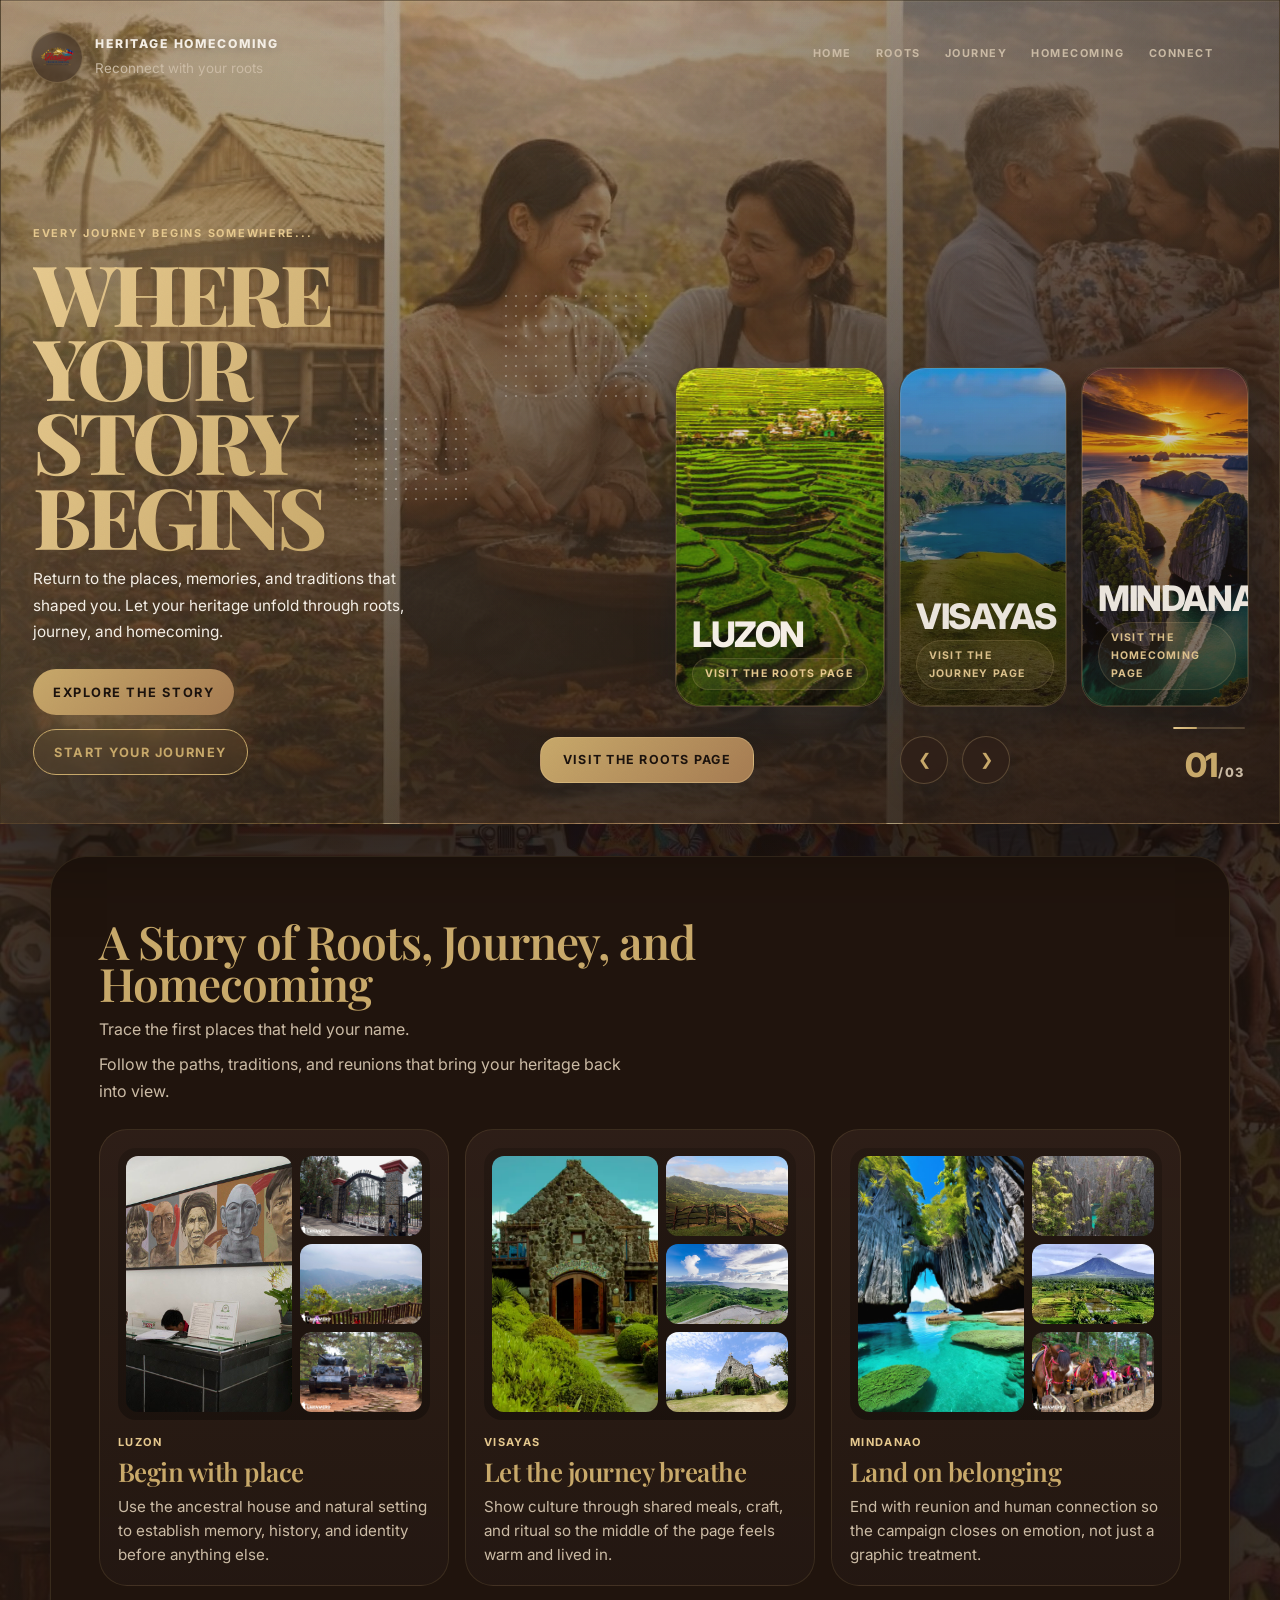
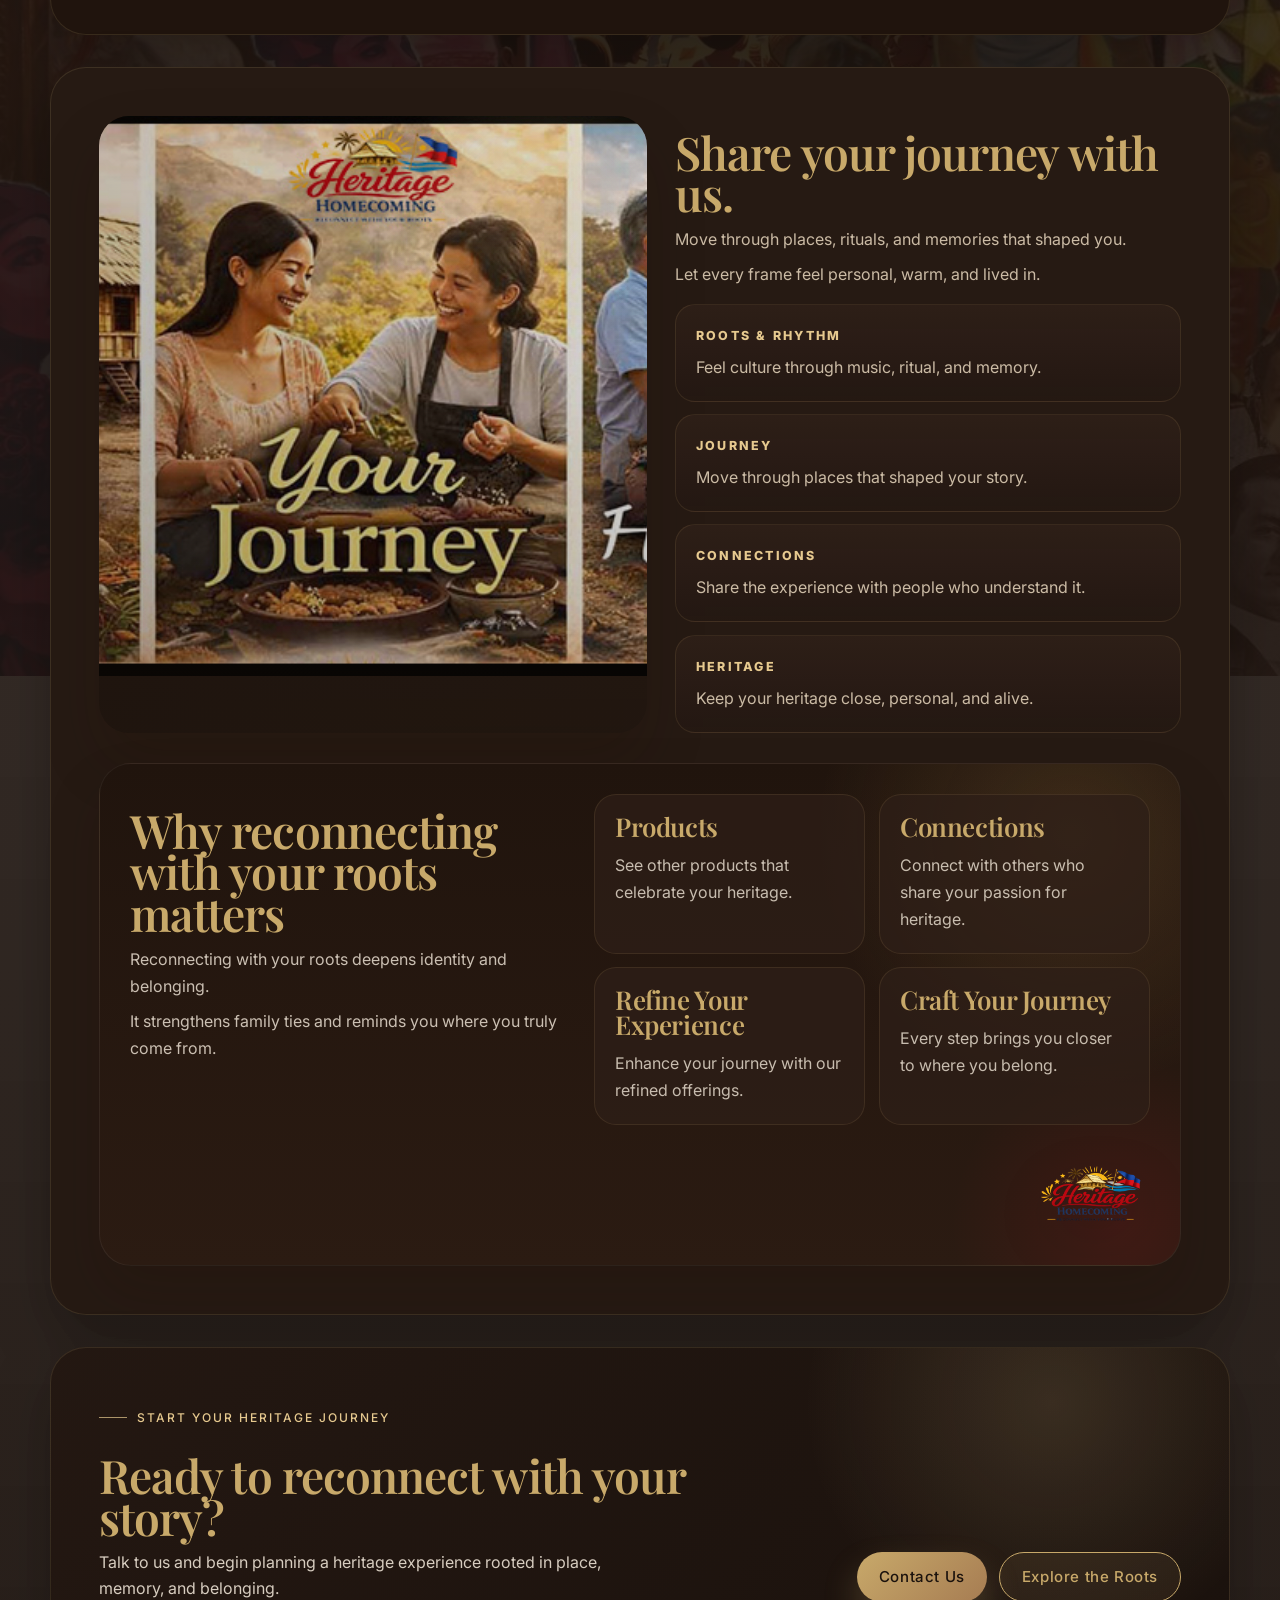
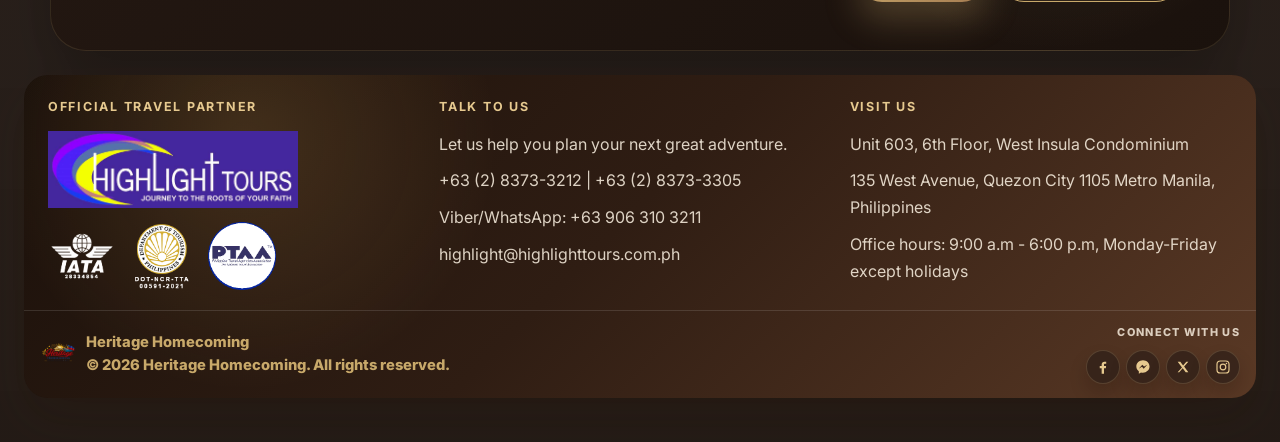
==== index.html @ 8b1e64b1 "Add files via upload" ====
<!DOCTYPE html>
<html lang="en">
<head>
    <meta charset="UTF-8">
    <meta name="viewport" content="width=device-width, initial-scale=1.0">
    <meta name="description" content="Heritage Homecoming is a cinematic landing page concept built around roots, journey, and homecoming.">
    <meta name="theme-color" content="#20140d">
    <meta property="og:title" content="Heritage Homecoming">
    <meta property="og:description" content="Reconnect with your roots through story and journey.">
    <meta property="og:image" content="./images/preview.jpg">
    <meta property="og:image:alt" content="Heritage Homecoming preview banner">
    <meta property="og:type" content="website">
    <meta property="og:site_name" content="Heritage Homecoming">
    <meta property="og:locale" content="en_PH">
    <meta name="twitter:card" content="summary_large_image">
    <meta name="twitter:title" content="Heritage Homecoming">
    <meta name="twitter:description" content="Reconnect with your roots through story and journey.">
    <meta name="twitter:image" content="./images/preview.jpg">
    <title>Heritage Homecoming</title>
    <link rel="icon" type="image/png" href="./images/favicon.png">
    <link rel="preconnect" href="https://fonts.googleapis.com">
    <link rel="preconnect" href="https://fonts.gstatic.com" crossorigin>
    <link href="https://fonts.googleapis.com/css2?family=Inter:wght@300;400;500;600&family=Playfair+Display:wght@400;600;700&display=swap" rel="stylesheet">
    <link rel="stylesheet" href="style.css">
    <script src="script.js" defer></script>
</head>
<body>
    <div class="site-shell">
        <header class="hero" id="top">
            <div class="hero__frame">
                <nav class="topbar" aria-label="Primary navigation">
                    <a class="brand" href="index.html#top" aria-label="Heritage Homecoming">
                        <span class="brand__mark">
                            <img src="./images/Heritage Logo PNG.png" alt="Heritage Homecoming logo">
                        </span>
                        <span class="brand__wordmark">
                            <span class="brand__name">Heritage Homecoming</span>
                            <span class="brand__tag">Reconnect with your roots</span>
                        </span>
                    </a>

                    <button
                        class="topbar__toggle"
                        type="button"
                        aria-expanded="false"
                        aria-controls="primary-nav"
                        aria-label="Toggle navigation"
                        data-nav-toggle
                    >
                        <span class="topbar__toggle-box" aria-hidden="true">
                            <span class="topbar__toggle-bar"></span>
                            <span class="topbar__toggle-bar"></span>
                            <span class="topbar__toggle-bar"></span>
                        </span>
                        <span class="sr-only">Toggle navigation</span>
                    </button>

                    <div class="topbar__nav">
                        <div class="topbar__links" id="primary-nav" data-nav-panel>
                            <a href="index.html#top">Home</a>
                            <a href="#roots">Roots</a>
                            <a href="#journey">Journey</a>
                            <a href="#homecoming">Homecoming</a>
                            <a href="#footer">Connect</a>
                        </div>
                    </div>
                </nav>

                <div class="hero__grid">
                    <div class="hero__copy" data-reveal>
                        <p class="hero__hook">Every journey begins somewhere...</p>
                        <h1>Where your story begins</h1>
                        <p class="hero__lede">
                            Return to the places, memories, and traditions that shaped you.
                            Let your heritage unfold through roots, journey, and homecoming.
                        </p>

                        <div class="hero__actions">
                            <a class="button button--primary" href="roots.html">Explore the Story</a>
                            <a class="button button--secondary" href="journey.html">Start Your Journey</a>
                        </div>

                    </div>

                    <section class="stage" data-stage data-autoplay-delay="5600" aria-label="Heritage story stage" tabindex="0">
                        <div class="stage__panels">
                            <button
                                class="stage-panel is-active"
                                type="button"
                                data-stage-panel
                                data-kicker="Act I - Origins"
                                data-title="Your Roots"
                                data-description="Trace the landscape, memory, and ancestry that first gave your story its name."
                                data-link="roots.html"
                                data-link-label="Visit the roots page"
                                aria-pressed="true"
                            >
                                <span class="stage-panel__image stage-panel__image--roots" aria-hidden="true"></span>
                                <span class="stage-panel__overlay" aria-hidden="true"></span>
                                <span class="stage-panel__content">
                                    <strong class="stage-panel__title">Luzon</strong>
                                    <span class="stage-panel__caption">Visit the roots page</span>
                                </span>
                            </button>

                            <button
                                class="stage-panel"
                                type="button"
                                data-stage-panel
                                data-kicker="Act II - Passage"
                                data-title="Your Journey"
                                data-description="Follow the traditions, meals, and shared moments that keep heritage alive."
                                data-link="journey.html"
                                data-link-label="Visit the journey page"
                                aria-pressed="false"
                            >
                                <span class="stage-panel__image stage-panel__image--journey" aria-hidden="true"></span>
                                <span class="stage-panel__overlay" aria-hidden="true"></span>
                                <span class="stage-panel__content">
                                    <strong class="stage-panel__title">Visayas</strong>
                                    <span class="stage-panel__caption">Visit the journey page</span>
                                </span>
                            </button>

                            <button
                                class="stage-panel"
                                type="button"
                                data-stage-panel
                                data-kicker="Act III - Reunion"
                                data-title="Your Homecoming"
                                data-description="Return to warmth, reunion, and the feeling of finally arriving where you belong."
                                data-link="homecoming.html"
                                data-link-label="Visit the homecoming page"
                                aria-pressed="false"
                            >
                                <span class="stage-panel__image stage-panel__image--homecoming" aria-hidden="true"></span>
                                <span class="stage-panel__overlay" aria-hidden="true"></span>
                                <span class="stage-panel__content">
                                    <strong class="stage-panel__title">Mindanao</strong>
                                    <span class="stage-panel__caption">Visit the homecoming page</span>
                                </span>
                            </button>
                        </div>

                        <div class="stage__footer">
                            <div class="stage__status">
                                <p class="eyebrow" data-stage-kicker>Act I - Origins</p>
                                <h2 data-stage-title>Your Roots</h2>
                                <p data-stage-description>
                                    Trace the landscape, memory, and ancestry that first gave your story its name.
                                </p>
                                <a class="button button--ghost" data-stage-link href="roots.html">Visit the roots page</a>
                            </div>

                            <div class="stage__controls">
                                <button class="stage__button" type="button" data-stage-prev aria-label="Previous panel">
                                    &#10094;
                                </button>
                                <button class="stage__button" type="button" data-stage-next aria-label="Next panel">
                                    &#10095;
                                </button>
                            </div>

                            <div class="stage__meta" aria-hidden="true">
                                <div class="stage__progress">
                                    <span data-stage-progress></span>
                                </div>
                                <div class="stage__count">
                                    <span data-stage-current>01</span>
                                    <span>/03</span>
                                </div>
                            </div>
                        </div>
                    </section>
                </div>
            </div>

        </header>

        <main role="main">
            <section class="section section--story" id="roots">
                <div class="section__heading" data-reveal>
                    <h2>A Story of Roots, Journey, and Homecoming</h2>
                    <div class="section__beats">
                        <p>Trace the first places that held your name.</p>
                        <p>Follow the paths, traditions, and reunions that bring your heritage back into view.</p>
                    </div>
                </div>

                <div class="chapter-grid">
                    <article class="chapter-card chapter-card--roots" data-reveal data-chapter-card tabindex="0">
                        <div class="chapter-card__media chapter-card__media--roots" aria-hidden="true">
                            <span class="chapter-card__tile chapter-card__tile--ben-cab"></span>
                            <span class="chapter-card__tile chapter-card__tile--burnham"></span>
                            <span class="chapter-card__tile chapter-card__tile--mines-view"></span>
                            <span class="chapter-card__tile chapter-card__tile--pma"></span>
                        </div>
                        <p class="chapter-card__index">Luzon</p>
                        <h3>Begin with place</h3>
                        <p>Use the ancestral house and natural setting to establish memory, history, and identity before anything else.</p>
                    </article>

                    <article class="chapter-card chapter-card--journey" data-reveal data-chapter-card tabindex="0">
                        <div class="chapter-card__media chapter-card__media--journey" aria-hidden="true">
                            <span class="chapter-card__tile chapter-card__tile--fundacion-pacita"></span>
                            <span class="chapter-card__tile chapter-card__tile--marlboro-country"></span>
                            <span class="chapter-card__tile chapter-card__tile--vayang"></span>
                            <span class="chapter-card__tile chapter-card__tile--mt-carmel"></span>
                        </div>
                        <p class="chapter-card__index">Visayas</p>
                        <h3>Let the journey breathe</h3>
                        <p>Show culture through shared meals, craft, and ritual so the middle of the page feels warm and lived in.</p>
                    </article>

                    <article class="chapter-card chapter-card--homecoming" data-reveal data-chapter-card tabindex="0">
                        <div class="chapter-card__media chapter-card__media--homecoming" aria-hidden="true">
                            <span class="chapter-card__tile chapter-card__tile--coron"></span>
                            <span class="chapter-card__tile chapter-card__tile--twin-lagoon"></span>
                            <span class="chapter-card__tile chapter-card__tile--mayon"></span>
                            <span class="chapter-card__tile chapter-card__tile--wright-park"></span>
                        </div>
                        <p class="chapter-card__index">Mindanao</p>
                        <h3>Land on belonging</h3>
                        <p>End with reunion and human connection so the campaign closes on emotion, not just a graphic treatment.</p>
                    </article>
                </div>
            </section>

            <section class="section section--showcase" id="journey">
                <div class="showcase__media" data-reveal>
                    <img src="./images/Heritage FB Banner.jpg" loading="lazy" decoding="async" alt="Heritage Homecoming campaign banner showing roots, journey, and homecoming">
                </div>

                <div class="showcase__copy">
                    <div class="section__heading" data-reveal>
                        <h2>Share your journey with us.</h2>
                        <div class="section__beats">
                            <p>Move through places, rituals, and memories that shaped you.</p>
                            <p>Let every frame feel personal, warm, and lived in.</p>
                        </div>
                    </div>

                    <div class="detail-list">
                        <article class="detail-item" data-reveal>
                            <span>roots &amp; rhythm</span>
                            <p>Feel culture through music, ritual, and memory.</p>
                        </article>

                        <article class="detail-item" data-reveal>
                            <span>journey</span>
                            <p>Move through places that shaped your story.</p>
                        </article>

                        <article class="detail-item" data-reveal>
                            <span>connections</span>
                            <p>Share the experience with people who understand it.</p>
                        </article>

                        <article class="detail-item" data-reveal>
                            <span>heritage</span>
                            <p>Keep your heritage close, personal, and alive.</p>
                        </article>
                    </div>
                </div>

                <div class="showcase__homecoming section--craft" id="homecoming">
                    <div class="craft__intro" data-reveal>
                        <h2>Why reconnecting with your roots matters</h2>
                        <div class="section__beats section__beats--light">
                            <p>Reconnecting with your roots deepens identity and belonging.</p>
                            <p>It strengthens family ties and reminds you where you truly come from.</p>
                        </div>
                    </div>

                    <div class="craft__grid">
                        <article class="craft-item" data-reveal>
                            <h3>Products</h3>
                            <p>See other products that celebrate your heritage.</p>
                        </article>

                        <article class="craft-item" data-reveal>
                            <h3>Connections</h3>
                            <p>Connect with others who share your passion for heritage.</p>
                        </article>

                        <article class="craft-item" data-reveal>
                            <h3>Refine Your Experience</h3>
                            <p>Enhance your journey with our refined offerings.</p>
                        </article>

                        <article class="craft-item" data-reveal>
                            <h3>Craft Your Journey</h3>
                            <p>Every step brings you closer to where you belong.</p>
                        </article>
                    </div>

                    <img
                        class="cta__emblem"
                        src="./images/Heritage Logo PNG.png"
                        loading="lazy"
                        decoding="async"
                        alt=""
                        aria-hidden="true"
                    >
                </div>

            </section>

            <section class="section section--conversion" data-reveal>
                <div class="conversion__copy">
                    <p class="eyebrow">Start Your Heritage Journey</p>
                    <h2>Ready to reconnect with your story?</h2>
                    <p>Talk to us and begin planning a heritage experience rooted in place, memory, and belonging.</p>
                </div>

                <div class="conversion__actions">
                    <a class="button button--primary" href="#footer">Contact Us</a>
                    <a class="button button--secondary" href="roots.html">Explore the Roots</a>
                </div>
            </section>
        </main>

        <footer class="site-footer" id="footer">
            <div class="site-footer__card">
                <div class="site-footer__banner">
                    <div class="site-footer__feature site-footer__feature--logos">
                        <p class="site-footer__feature-title">Official Travel Partner</p>
                        <img
                            class="site-footer__highlight-logo"
                            src="./images/Logo Images/Highlighttours-Logo-WHITE-1024x318-with-BG.jpg"
                            loading="lazy"
                            decoding="async"
                            alt="Highlight Tours logo"
                        >

                        <div class="site-footer__accreditations" aria-label="Affiliations and accreditations">
                            <img
                                class="site-footer__accreditation site-footer__accreditation--aita"
                                src="./images/Logo Images/AITA-logo2025.png"
                                loading="lazy"
                                decoding="async"
                                alt="AITA logo"
                            >
                            <img
                                class="site-footer__accreditation site-footer__accreditation--dot"
                                src="./images/Logo Images/DOT-LOGO-1.png"
                                loading="lazy"
                                decoding="async"
                                alt="Department of Tourism Philippines logo"
                            >
                            <img
                                class="site-footer__accreditation site-footer__accreditation--ptaa"
                                src="./images/Logo Images/PTAA-3X3-1.gif"
                                loading="lazy"
                                decoding="async"
                                alt="PTAA logo"
                            >
                        </div>
                    </div>

                    <div class="site-footer__feature">
                        <p class="site-footer__feature-title">Talk To Us</p>
                        <div class="site-footer__feature-copy">
                            <p>Let us help you plan your next great adventure.</p>
                            <p>+63 (2) 8373-3212 | +63 (2) 8373-3305</p>
                            <p>Viber/WhatsApp: +63 906 310 3211</p>
                            <p>highlight@highlighttours.com.ph</p>
                        </div>
                    </div>

                    <div class="site-footer__feature">
                        <p class="site-footer__feature-title">Visit Us</p>
                        <div class="site-footer__feature-copy">
                            <p>Unit 603, 6th Floor, West Insula Condominium</p>
                            <p>135 West Avenue, Quezon City 1105 Metro Manila, Philippines</p>
                            <p>Office hours: 9:00 a.m - 6:00 p.m, Monday-Friday except holidays</p>
                        </div>
                    </div>

                </div>
                <div class="site-footer__bottom">
                    <div class="site-footer__brand">
                        <img src="./images/Heritage Logo PNG.png" loading="lazy" decoding="async" alt="Heritage Homecoming logo">
                        <div>
                            <p>Heritage Homecoming</p>
                            <p class="site-footer__legal">&copy; 2026 Heritage Homecoming. All rights reserved.</p>
                        </div>
                    </div>

                    <div class="site-footer__social-block">
                        <span class="site-footer__label">Connect With Us</span>

                        <div class="site-footer__socials" aria-label="Social media links">
                            <a class="social-link" href="#" aria-label="Facebook">
                                <svg viewBox="0 0 24 24" aria-hidden="true">
                                    <path d="M13.5 22v-8.2h2.77l.41-3.2H13.5V8.56c0-.93.26-1.56 1.59-1.56H16.8V4.14c-.3-.04-1.35-.14-2.56-.14-2.53 0-4.26 1.54-4.26 4.38v2.22H7.12v3.2h2.86V22h3.52Z" fill="currentColor"/>
                                </svg>
                            </a>
                            <a class="social-link" href="#" aria-label="Facebook Messenger">
                                <svg viewBox="0 0 24 24" aria-hidden="true">
                                    <path d="M12 2C6.48 2 2 6.15 2 11.27c0 2.92 1.46 5.52 3.75 7.22V22l3.27-1.81c.87.24 1.8.37 2.78.37 5.52 0 10-4.15 10-9.27S17.52 2 12 2Zm1.03 12.46-2.54-2.71-4.95 2.71 5.45-5.78 2.6 2.71 4.88-2.71-5.44 5.78Z" fill="currentColor"/>
                                </svg>
                            </a>
                            <a class="social-link" href="#" aria-label="X">
                                <svg viewBox="0 0 24 24" aria-hidden="true">
                                    <path d="M4 4h3.94l4.22 5.7L16.93 4H20l-6.32 7.21L20 20h-3.94l-4.5-6.08L6.23 20H4l6.5-7.41L4 4Z" fill="currentColor"/>
                                </svg>
                            </a>
                            <a class="social-link" href="#" aria-label="Instagram">
                                <svg viewBox="0 0 24 24" aria-hidden="true">
                                    <rect x="3" y="3" width="18" height="18" rx="5" ry="5" fill="none" stroke="currentColor" stroke-width="1.8"/>
                                    <circle cx="12" cy="12" r="4.2" fill="none" stroke="currentColor" stroke-width="1.8"/>
                                    <circle cx="17.2" cy="6.8" r="1.2" fill="currentColor"/>
                                </svg>
                            </a>
                        </div>
                    </div>

                </div>
            </div>
        </footer>
    </div>
</body>
</html>
---- style.css ----
:root {
  --color-bg-main: #1b120d;
  --color-bg-soft: #241812;
  --color-surface: #2e1f18;
  --color-primary: #c8a96a;
  --color-accent: #a67c52;
  --color-highlight: #e6c98f;
  --color-text-main: #f5efe6;
  --color-text-muted: #cbbba5;
  --color-text-subtle: #9f8f7d;
  --page-cream: #f6f0e7;
  --page-warm: #eadfce;
  --surface: rgba(255, 250, 244, 0.88);
  --surface-strong: #fffaf4;
  --surface-muted: #f4ecdf;
  --frame: var(--color-bg-main);
  --frame-soft: var(--color-bg-soft);
  --text: var(--color-text-main);
  --text-muted: var(--color-text-muted);
  --text-soft: var(--color-text-muted);
  --gold: var(--color-primary);
  --gold-rich: var(--color-primary);
  --gold-soft: var(--color-highlight);
  --red: #a91c24;
  --navy: var(--color-accent);
  --line: rgba(200, 169, 106, 0.14);
  --line-light: rgba(245, 239, 230, 0.12);
  --shadow-soft: 0 26px 60px rgba(0, 0, 0, 0.28);
  --shadow-strong: 0 50px 120px rgba(0, 0, 0, 0.42);
  --radius-xl: 36px;
  --radius-lg: 28px;
  --radius-md: 22px;
  --radius-sm: 16px;
  --content-width: min(1240px, calc(100% - clamp(20px, 4vw, 48px)));
  --hero-inner-width: min(1240px, calc(100% - clamp(20px, 4vw, 56px)));
  --transition-base: 320ms cubic-bezier(0.22, 1, 0.36, 1);
  --transition-slow: 760ms cubic-bezier(0.22, 1, 0.36, 1);
  --font-body: "Inter", "Segoe UI", sans-serif;
  --font-display: "Playfair Display", Georgia, serif;
}

*,
*::before,
*::after {
  box-sizing: border-box;
}

html {
  scroll-behavior: smooth;
  -webkit-text-size-adjust: 100%;
}

body {
  margin: 0;
  min-height: 100vh;
  overflow-x: hidden;
  background-color: var(--color-bg-main);
  font-family: var(--font-body);
  font-weight: 400;
  font-size: 16px;
  line-height: 1.7;
  color: var(--color-text-main);
  background:
    radial-gradient(circle at top center, rgba(230, 201, 143, 0.08), transparent 26%),
    linear-gradient(180deg, rgba(36, 24, 18, 0.82), rgba(27, 18, 13, 0.96)),
    url("./images/background-page-optimized.jpg") center top / cover fixed no-repeat;
}

h1,
h2,
h3 {
  color: var(--color-primary);
  font-family: var(--font-display);
  font-weight: 600;
  letter-spacing: 0.5px;
  margin-bottom: 12px;
}

h1 {
  background: linear-gradient(120deg, var(--color-highlight), var(--color-primary));
  -webkit-background-clip: text;
  background-clip: text;
  -webkit-text-fill-color: transparent;
  color: transparent;
}

p {
  color: var(--color-text-muted);
  line-height: 1.6;
}

body::before {
  content: "";
  position: fixed;
  inset: 0;
  pointer-events: none;
  background:
    radial-gradient(circle at 15% 20%, rgba(255, 255, 255, 0.18), transparent 22%),
    radial-gradient(circle at 85% 12%, rgba(211, 163, 86, 0.04), transparent 20%),
    repeating-linear-gradient(
      135deg,
      rgba(255, 255, 255, 0.025) 0,
      rgba(255, 255, 255, 0.025) 1px,
      transparent 1px,
      transparent 16px
    );
  opacity: 0.12;
}

body::after {
  content: "";
  position: fixed;
  inset: 0;
  z-index: 2;
  pointer-events: none;
  opacity: 0.03;
  background-image: url("data:image/svg+xml,%3Csvg xmlns='http://www.w3.org/2000/svg' width='180' height='180' viewBox='0 0 180 180'%3E%3Cfilter id='noise'%3E%3CfeTurbulence type='fractalNoise' baseFrequency='0.9' numOctaves='2' stitchTiles='stitch'/%3E%3C/filter%3E%3Crect width='180' height='180' filter='url(%23noise)' opacity='1'/%3E%3C/svg%3E");
  background-size: 180px 180px;
  mix-blend-mode: multiply;
}

img {
  display: block;
  max-width: 100%;
}

a {
  color: var(--color-primary);
  text-decoration: none;
}

button {
  font: inherit;
}

code {
  padding: 0.12rem 0.36rem;
  border-radius: 999px;
  background: rgba(255, 255, 255, 0.08);
  font-family: var(--font-body);
  font-size: 0.92em;
}

a:focus-visible,
button:focus-visible {
  outline: 2px solid var(--gold);
  outline-offset: 3px;
}

.sr-only {
  position: absolute;
  width: 1px;
  height: 1px;
  padding: 0;
  margin: -1px;
  overflow: hidden;
  clip: rect(0, 0, 0, 0);
  white-space: nowrap;
  border: 0;
}

section[id] {
  scroll-margin-top: 24px;
}

.site-shell {
  position: relative;
  z-index: 1;
  padding: 0 0 40px;
}

.section,
.cta,
.site-footer {
  width: var(--content-width);
  margin: 0 auto;
}

.hero {
  width: 100%;
  margin: 0;
}

.hero__frame {
  position: relative;
  overflow: hidden;
  min-height: clamp(520px, 48vw, 640px);
  padding: clamp(18px, 2.5vw, 30px);
  border-radius: 0;
  background:
    linear-gradient(118deg, rgba(27, 18, 13, 0.36) 0%, rgba(36, 24, 18, 0.22) 34%, rgba(27, 18, 13, 0.56) 100%),
    linear-gradient(180deg, rgba(200, 169, 106, 0.14), rgba(27, 18, 13, 0.52)),
    url("./images/banner-heritage-optimized.jpg") center center / cover no-repeat;
  border: 1px solid rgba(200, 169, 106, 0.18);
  box-shadow:
    inset 0 1px 0 rgba(230, 201, 143, 0.12),
    0 28px 70px rgba(0, 0, 0, 0.34);
  isolation: isolate;
}

.hero__frame::before {
  content: "";
  position: absolute;
  inset: 0;
  background:
    linear-gradient(110deg, rgba(230, 201, 143, 0.28) 0%, rgba(230, 201, 143, 0.08) 34%, rgba(46, 31, 24, 0.32) 100%),
    radial-gradient(circle at 16% 28%, rgba(200, 169, 106, 0.24), transparent 22%),
    radial-gradient(circle at 84% 12%, rgba(166, 124, 82, 0.16), transparent 24%),
    linear-gradient(180deg, rgba(27, 18, 13, 0.1), rgba(27, 18, 13, 0.4));
  pointer-events: none;
}

.hero__frame::after {
  content: "";
  position: absolute;
  top: 42%;
  left: 45%;
  width: 150px;
  height: 110px;
  background-image: radial-gradient(circle, rgba(255, 255, 255, 0.8) 0 1.2px, transparent 1.4px);
  background-size: 10px 10px;
  opacity: 0.34;
  transform: translate(-50%, -50%);
  pointer-events: none;
}

.topbar,
.hero__grid {
  position: relative;
  z-index: 1;
  width: 100%;
  margin: 0;
}

.topbar {
  display: grid;
  grid-template-columns: auto 1fr;
  align-items: center;
  gap: clamp(18px, 3vw, 42px);
  margin-bottom: clamp(24px, 4vw, 40px);
  padding: 0;
  border-radius: 0;
  background: none;
  border: 0;
  backdrop-filter: none;
  transition:
    padding var(--transition-base),
    gap var(--transition-base),
    border-radius var(--transition-base),
    background-color var(--transition-base),
    box-shadow var(--transition-base);
}

.brand {
  display: inline-flex;
  align-items: center;
  gap: 12px;
  min-width: 0;
}

.brand__mark {
  display: inline-flex;
  align-items: center;
  justify-content: center;
  width: 52px;
  height: 52px;
  padding: 7px;
  border-radius: 50%;
  background: rgba(46, 31, 24, 0.56);
  border: 1px solid rgba(230, 201, 143, 0.24);
  box-shadow:
    inset 0 1px 0 rgba(230, 201, 143, 0.14),
    0 12px 28px rgba(0, 0, 0, 0.24);
  backdrop-filter: blur(10px);
}

.brand__mark img {
  width: 100%;
  height: 100%;
  object-fit: contain;
}

.brand__wordmark {
  display: grid;
  gap: 2px;
}

.brand__name {
  font-family: var(--font-body);
  font-size: 0.76rem;
  font-weight: 800;
  letter-spacing: 0.16em;
  text-transform: uppercase;
  color: var(--color-text-main);
  text-shadow: 0 2px 10px rgba(8, 31, 48, 0.18);
}

.brand__tag {
  color: var(--color-text-muted);
  font-size: 0.84rem;
}

.topbar__nav {
  display: flex;
  width: 100%;
  justify-content: flex-end;
  justify-self: end;
  padding-right: clamp(18px, 2.8vw, 44px);
}

.topbar__links {
  display: flex;
  flex-wrap: wrap;
  justify-content: flex-end;
  gap: clamp(14px, 2vw, 24px);
}

.topbar__toggle {
  position: relative;
  display: none;
  align-items: center;
  justify-content: center;
  width: 48px;
  height: 48px;
  padding: 0;
  border: 1px solid rgba(230, 201, 143, 0.28);
  border-radius: 50%;
  background: rgba(46, 31, 24, 0.58);
  color: var(--color-primary);
  cursor: pointer;
  transition:
    transform var(--transition-base),
    background-color var(--transition-base),
    border-color var(--transition-base),
    box-shadow var(--transition-base);
}

.topbar__toggle:hover,
.topbar__toggle:focus-visible {
  transform: translateY(-1px);
  background: rgba(200, 169, 106, 0.16);
  border-color: rgba(230, 201, 143, 0.4);
  box-shadow: 0 14px 28px rgba(0, 0, 0, 0.24);
}

.topbar__toggle-box {
  position: relative;
  display: inline-flex;
  width: 18px;
  height: 14px;
}

.topbar__toggle-bar {
  position: absolute;
  left: 0;
  width: 100%;
  height: 2px;
  border-radius: 999px;
  background: currentColor;
  transform-origin: center;
  transition:
    transform var(--transition-base),
    opacity var(--transition-base),
    top var(--transition-base);
}

.topbar__toggle-bar:nth-child(1) {
  top: 0;
}

.topbar__toggle-bar:nth-child(2) {
  top: 6px;
}

.topbar__toggle-bar:nth-child(3) {
  top: 12px;
}

.topbar__links a {
  position: relative;
  padding-bottom: 8px;
  font-family: var(--font-body);
  color: var(--color-text-muted);
  font-size: 0.68rem;
  font-weight: 700;
  letter-spacing: 0.14em;
  text-transform: uppercase;
  transition:
    color var(--transition-base),
    letter-spacing var(--transition-base);
}

.topbar__links a::after {
  content: "";
  position: absolute;
  left: 50%;
  bottom: 0;
  width: 0;
  height: 2px;
  border-radius: 999px;
  background: linear-gradient(90deg, var(--color-highlight) 0%, var(--color-primary) 100%);
  transform: translateX(-50%);
  transition: width var(--transition-base);
}

.topbar__links a[aria-current="page"] {
  color: var(--color-primary);
}

.topbar__links a:hover,
.topbar__links a:focus-visible {
  color: var(--color-primary);
  letter-spacing: 0.16em;
}

.topbar__links a:hover::after,
.topbar__links a:focus-visible::after,
.topbar__links a[aria-current="page"]::after {
  width: 24px;
}

.hero__grid {
  display: grid;
  grid-template-columns: minmax(0, 0.72fr) minmax(0, 1.28fr);
  gap: clamp(24px, 4vw, 54px);
  align-items: end;
  min-height: clamp(380px, 38vw, 500px);
}

.hero__copy {
  position: relative;
  display: grid;
  align-content: end;
  max-width: 30rem;
  align-self: stretch;
  margin-top: 0;
  padding: clamp(56px, 8vw, 110px) 0 18px 2px;
}

.hero__copy::after {
  content: "";
  position: absolute;
  top: 50%;
  right: max(-18px, -2vw);
  width: 118px;
  height: 88px;
  background-image: radial-gradient(circle, rgba(255, 255, 255, 0.7) 0 1.1px, transparent 1.3px);
  background-size: 10px 10px;
  opacity: 0.42;
  transform: translateY(-50%);
  pointer-events: none;
}

.hero__hook {
  margin: 0;
  color: var(--color-highlight);
  font-size: 0.68rem;
  font-weight: 700;
  letter-spacing: 0.16em;
  text-transform: uppercase;
}

.eyebrow {
  display: inline-flex;
  align-items: center;
  gap: 10px;
  color: var(--color-highlight);
  font-size: 0.75rem;
  font-weight: 500;
  letter-spacing: 2px;
  text-transform: uppercase;
}

.eyebrow::before {
  content: "";
  width: 28px;
  height: 1px;
  background: currentColor;
  opacity: 0.7;
}

.hero .eyebrow,
.section--craft .eyebrow {
  color: var(--gold-soft);
}

.hero__copy h1,
.section__heading h2,
.showcase__copy h2,
.craft__intro h2,
.stage__status h2,
.chapter-card h3,
.craft-item h3 {
  font-family: var(--font-display);
}

.hero__copy h1 {
  margin: 12px 0 14px;
  max-width: 6ch;
  color: transparent;
  font-family: var(--font-display);
  font-size: clamp(3.1rem, 6.6vw, 5.7rem);
  line-height: 0.88;
  font-weight: 800;
  letter-spacing: -0.06em;
  text-transform: uppercase;
  text-shadow: none;
}

.hero__lede {
  margin: 0;
  color: var(--color-text-main);
  font-family: var(--font-body);
  font-size: 0.96rem;
  line-height: 1.72;
  max-width: 38ch;
}

.hero__actions {
  display: flex;
  flex-wrap: wrap;
  gap: 14px;
  margin-top: 24px;
}

.hero__actions .button {
  min-height: 46px;
  padding: 0 20px;
  font-size: 0.8rem;
  font-weight: 700;
  letter-spacing: 0.12em;
  text-transform: uppercase;
}

.hero__actions .button--primary {
  color: var(--color-bg-main);
  background: linear-gradient(135deg, var(--color-primary), var(--color-accent));
  box-shadow: 0 18px 36px rgba(200, 169, 106, 0.28);
}

.hero__actions .button--primary:hover,
.hero__actions .button--primary:focus-visible {
  box-shadow:
    0 18px 40px rgba(200, 169, 106, 0.36),
    0 0 0 1px rgba(230, 201, 143, 0.3);
}

.hero__actions .button--secondary {
  color: var(--color-primary);
  background: rgba(200, 169, 106, 0.08);
  border-color: var(--color-primary);
  backdrop-filter: blur(12px);
}

.hero__actions .button--secondary:hover,
.hero__actions .button--secondary:focus-visible {
  background: rgba(200, 169, 106, 0.16);
}

.button {
  position: relative;
  isolation: isolate;
  overflow: hidden;
  display: inline-flex;
  align-items: center;
  justify-content: center;
  min-height: 50px;
  padding: 0 22px;
  border: 1px solid transparent;
  border-radius: 999px;
  font-size: 0.94rem;
  font-weight: 500;
  letter-spacing: 0.04em;
  transition:
    transform var(--transition-base),
    box-shadow var(--transition-base),
    border-color var(--transition-base),
    background-color var(--transition-base),
    color var(--transition-base),
    opacity var(--transition-base);
}

.button::after {
  content: "";
  position: absolute;
  inset: 0;
  border-radius: inherit;
  background: radial-gradient(circle at 50% 40%, rgba(255, 255, 255, 0.24), transparent 68%);
  opacity: 0;
  transition: opacity var(--transition-base);
  pointer-events: none;
}

.button:hover,
.button:focus-visible {
  transform: translateY(-2px) scale(1.01);
}

.button:hover::after,
.button:focus-visible::after {
  opacity: 1;
}

.button--primary {
  color: var(--color-bg-main);
  background: linear-gradient(135deg, var(--color-primary) 0%, var(--color-accent) 100%);
  border: none;
  box-shadow: 0 18px 34px rgba(200, 169, 106, 0.28);
}

.button--primary:hover,
.button--primary:focus-visible {
  box-shadow:
    0 18px 40px rgba(211, 163, 86, 0.35),
    0 0 0 1px rgba(255, 220, 150, 0.4);
}

.button--secondary {
  color: var(--color-primary);
  background: rgba(200, 169, 106, 0.08);
  border-color: var(--color-primary);
}

.button--ghost {
  color: var(--color-highlight);
  background: rgba(230, 201, 143, 0.04);
  border-color: rgba(230, 201, 143, 0.18);
}

.button--secondary:hover,
.button--secondary:focus-visible,
.button--ghost:hover,
.button--ghost:focus-visible {
  background: rgba(200, 169, 106, 0.16);
}

.hero__highlights {
  display: grid;
  gap: 12px;
  margin: 28px 0 0;
  padding: 0;
  list-style: none;
}

.hero__highlights li {
  display: flex;
  align-items: flex-start;
  gap: 12px;
  color: rgba(255, 245, 230, 0.82);
  font-size: 0.99rem;
  line-height: 1.7;
}

.hero__highlights li::before {
  content: "";
  width: 8px;
  height: 8px;
  margin-top: 10px;
  border-radius: 50%;
  background: linear-gradient(135deg, var(--gold) 0%, var(--gold-soft) 100%);
  flex-shrink: 0;
}

.stage {
  --stage-panel-height: clamp(250px, 28vw, 340px);
  --stage-panel-height-active: var(--stage-panel-height);
  position: relative;
  display: grid;
  gap: 18px;
  padding: 0;
  margin-left: 0;
  justify-self: end;
  border-radius: 0;
  background: none;
  transition:
    margin-left var(--transition-base),
    padding var(--transition-base),
    border-radius var(--transition-base),
    box-shadow var(--transition-base);
}

.stage::before {
  content: none;
}

.stage::after {
  content: none;
}

.stage__panels,
.stage__footer {
  position: relative;
  z-index: 1;
}

.stage__panels {
  display: flex;
  align-items: stretch;
  justify-content: flex-end;
  gap: 14px;
  min-height: var(--stage-panel-height);
}

.stage-panel {
  position: relative;
  flex: 0 0 clamp(118px, 14vw, 168px);
  min-height: var(--stage-panel-height);
  overflow: hidden;
  padding: 16px;
  border: 1px solid rgba(230, 201, 143, 0.2);
  border-radius: 26px;
  background: rgba(46, 31, 24, 0.78);
  color: var(--color-text-main);
  text-align: left;
  cursor: pointer;
  isolation: isolate;
  box-shadow: 0 18px 36px rgba(9, 33, 49, 0.2);
  backdrop-filter: blur(10px);
  transition:
    flex 560ms cubic-bezier(0.22, 1, 0.36, 1),
    transform var(--transition-base),
    filter var(--transition-base),
    box-shadow var(--transition-base),
    border-color var(--transition-base);
}

.stage-panel::after {
  content: "";
  position: absolute;
  inset: 0;
  border-radius: inherit;
  border: 1px solid rgba(230, 201, 143, 0.18);
  pointer-events: none;
}

.stage-panel:not(.is-active) {
  filter: saturate(0.96) brightness(0.96);
}

.stage-panel.is-active {
  flex: 0 0 clamp(148px, 18vw, 210px);
  min-height: var(--stage-panel-height-active);
  box-shadow: 0 22px 42px rgba(7, 34, 52, 0.24);
}

.stage-panel:hover,
.stage-panel:focus-visible {
  transform: translateY(-6px);
  box-shadow: 0 26px 48px rgba(7, 34, 52, 0.28);
}

.stage-panel__number {
  position: absolute;
  top: 16px;
  left: 16px;
  z-index: 2;
  width: 38px;
  height: 38px;
  display: inline-flex;
  align-items: center;
  justify-content: center;
  border-radius: 50%;
  background: rgba(27, 18, 13, 0.72);
  border: 1px solid rgba(230, 201, 143, 0.18);
  font-size: 0.84rem;
  font-weight: 800;
  letter-spacing: 0.08em;
  transition:
    transform var(--transition-base),
    background-color var(--transition-base),
    border-color var(--transition-base);
}

.stage-panel__image,
.stage-panel__overlay {
  position: absolute;
  inset: 0;
}

.stage-panel__image {
  background-size: cover;
  background-repeat: no-repeat;
  transform: scale(1);
  transition:
    transform 900ms cubic-bezier(0.22, 1, 0.36, 1),
    filter var(--transition-base);
  will-change: transform;
}

.stage-panel__image--roots {
  background-image: url("./images/Beach Images/Banaue Rice Terreces.jpg");
  background-position: center center;
}

.stage-panel__image--journey {
  background-image: url("./images/Beach Images/Marlboro Country Batanes Lanscapes.jpg");
  background-position: center center;
}

.stage-panel__image--homecoming {
  background-image: url("./images/Beach Images/Palawan Sunset - El Nido Sunset_ Crimson & Gold.jpg");
  background-position: center center;
}

.stage-panel__overlay {
  background:
    linear-gradient(180deg, rgba(230, 201, 143, 0.06), rgba(27, 18, 13, 0.68)),
    linear-gradient(180deg, rgba(166, 124, 82, 0.05), rgba(27, 18, 13, 0.3));
  opacity: 0.88;
  transition:
    opacity var(--transition-base),
    filter var(--transition-base);
}

.stage-panel.is-active .stage-panel__image {
  transform: scale(1.03);
}

.stage-panel:hover .stage-panel__image,
.stage-panel:focus-visible .stage-panel__image {
  transform: scale(1.05);
}

.stage-panel:hover .stage-panel__overlay,
.stage-panel:focus-visible .stage-panel__overlay,
.stage-panel.is-active .stage-panel__overlay {
  opacity: 0.76;
}

.stage-panel__content {
  position: relative;
  z-index: 1;
  display: grid;
  align-content: end;
  gap: 8px;
  height: 100%;
}

.stage-panel__eyebrow {
  color: rgba(255, 241, 222, 0.74);
  font-size: 0.74rem;
  font-weight: 800;
  letter-spacing: 0.2em;
  text-transform: uppercase;
}

.stage-panel__title {
  font-family: var(--font-body);
  max-width: 6ch;
  font-size: clamp(1.35rem, 2.8vw, 2.2rem);
  font-weight: 800;
  line-height: 0.88;
  letter-spacing: -0.04em;
  text-transform: uppercase;
  text-shadow: 0 8px 20px rgba(6, 23, 35, 0.28);
}

.stage-panel__caption {
  display: inline-flex;
  align-self: flex-start;
  padding: 0.36rem 0.72rem;
  border-radius: 999px;
  background: rgba(230, 201, 143, 0.08);
  border: 1px solid rgba(230, 201, 143, 0.16);
  color: var(--color-highlight);
  font-size: 0.66rem;
  font-weight: 700;
  letter-spacing: 0.12em;
  text-transform: uppercase;
  transition:
    transform var(--transition-base),
    background-color var(--transition-base),
    border-color var(--transition-base),
    color var(--transition-base);
}

.stage__footer {
  display: grid;
  grid-template-columns: auto auto auto;
  align-items: center;
  justify-content: space-between;
  gap: 18px;
  padding: 2px 4px 0;
  border-radius: 0;
  background: none;
  border: 0;
  transition:
    gap var(--transition-base),
    padding var(--transition-base),
    border-radius var(--transition-base),
    background-color var(--transition-base),
    transform var(--transition-base);
}

@media (hover: hover) and (pointer: fine) {
  .stage:hover {
    box-shadow: none;
  }

  .stage:hover .stage__footer {
    transform: translateY(-2px);
    background: none;
  }

  .stage__panels:hover .stage-panel {
    flex: 0 0 clamp(112px, 13vw, 152px);
  }

  .stage__panels:hover .stage-panel.is-active:not(:hover) {
    flex: 0 0 clamp(142px, 17vw, 196px);
  }

  .stage__panels:hover .stage-panel:hover {
    flex: 0 0 clamp(156px, 18vw, 220px);
    transform: translateY(-8px);
    filter: saturate(1.04) brightness(1.02);
    box-shadow: 0 28px 56px rgba(7, 34, 52, 0.28);
  }

  .stage__panels:hover .stage-panel:not(:hover) {
    filter: saturate(0.88) brightness(0.92);
  }

  .stage-panel:hover .stage-panel__image,
  .stage-panel:focus-visible .stage-panel__image {
    transform: scale(1.08);
    filter: saturate(1.06);
  }

  .stage-panel:hover .stage-panel__overlay,
  .stage-panel:focus-visible .stage-panel__overlay {
    opacity: 0.76;
  }

  .stage-panel:hover .stage-panel__number,
  .stage-panel:focus-visible .stage-panel__number {
    transform: translateY(-2px) scale(1.04);
    background: rgba(255, 255, 255, 0.14);
    border-color: rgba(255, 255, 255, 0.2);
  }

  .stage-panel:hover .stage-panel__caption,
  .stage-panel:focus-visible .stage-panel__caption {
    transform: translateY(-2px);
    background: rgba(255, 247, 234, 0.2);
    border-color: rgba(255, 255, 255, 0.22);
  }
}

.stage__status p:last-of-type {
  display: none;
}

.stage__status h2 {
  display: none;
}

.stage__status .eyebrow {
  display: none;
}

.stage__status .button {
  min-height: 46px;
  margin-top: 0;
  padding: 0 22px;
  border-radius: 18px;
  background: linear-gradient(135deg, var(--color-primary), var(--color-accent));
  border-color: rgba(230, 201, 143, 0.4);
  color: var(--color-bg-main);
  font-size: 0.78rem;
  font-weight: 700;
  letter-spacing: 0.1em;
  text-transform: uppercase;
  box-shadow: 0 16px 26px rgba(9, 33, 49, 0.14);
}

.stage__controls {
  display: flex;
  align-items: center;
  justify-self: center;
  gap: 14px;
}

.stage__button {
  width: 48px;
  height: 48px;
  border: 1px solid rgba(230, 201, 143, 0.24);
  border-radius: 50%;
  background: rgba(46, 31, 24, 0.72);
  color: var(--color-primary);
  cursor: pointer;
  backdrop-filter: blur(10px);
  box-shadow: 0 14px 24px rgba(8, 34, 52, 0.14);
  transition:
    transform var(--transition-base),
    border-color var(--transition-base),
    background-color var(--transition-base);
}

.stage__button:hover,
.stage__button:focus-visible {
  transform: scale(1.04);
  border-color: rgba(230, 201, 143, 0.38);
  background: rgba(200, 169, 106, 0.16);
}

.stage__meta {
  display: grid;
  justify-items: end;
  align-content: center;
  gap: 8px;
  min-width: 88px;
}

.stage__progress {
  overflow: hidden;
  width: min(72px, 100%);
  height: 2px;
  border-radius: 999px;
  background: rgba(230, 201, 143, 0.22);
}

.stage__progress span {
  display: block;
  width: var(--stage-progress, 33.333%);
  height: 100%;
  border-radius: inherit;
  background: linear-gradient(90deg, var(--color-highlight) 0%, var(--color-primary) 100%);
  transition: width var(--transition-slow);
}

.stage__count {
  display: flex;
  align-items: baseline;
  justify-content: flex-end;
  gap: 2px;
  color: var(--color-primary);
  font-size: clamp(1.85rem, 2.6vw, 2.5rem);
  font-weight: 800;
  letter-spacing: -0.06em;
  text-transform: uppercase;
}

.stage__count span:last-child {
  color: var(--color-text-muted);
  font-size: 0.8rem;
  letter-spacing: 0.12em;
}

.hero__frame--page {
  min-height: auto;
  border-radius: 0;
}

.hero__frame--roots-page {
  background:
    linear-gradient(118deg, rgba(27, 18, 13, 0.28) 0%, rgba(36, 24, 18, 0.18) 34%, rgba(27, 18, 13, 0.56) 100%),
    linear-gradient(180deg, rgba(200, 169, 106, 0.12), rgba(27, 18, 13, 0.48)),
    url("./images/Beach Images/Banaue Rice Terreces.jpg") center center / cover no-repeat;
}

.hero__frame--journey-page {
  background:
    linear-gradient(118deg, rgba(27, 18, 13, 0.28) 0%, rgba(36, 24, 18, 0.18) 34%, rgba(27, 18, 13, 0.56) 100%),
    linear-gradient(180deg, rgba(200, 169, 106, 0.12), rgba(27, 18, 13, 0.48)),
    url("./images/Beach Images/Marlboro Country Batanes Lanscapes.jpg") center center / cover no-repeat;
}

.hero__frame--homecoming-page {
  background:
    linear-gradient(118deg, rgba(27, 18, 13, 0.28) 0%, rgba(36, 24, 18, 0.18) 34%, rgba(27, 18, 13, 0.56) 100%),
    linear-gradient(180deg, rgba(200, 169, 106, 0.12), rgba(27, 18, 13, 0.48)),
    url("./images/Beach Images/Palawan Sunset - El Nido Sunset_ Crimson & Gold.jpg") center center / cover no-repeat;
}

.subpage-hero {
  position: relative;
  z-index: 1;
  max-width: 44rem;
  padding: clamp(52px, 7vw, 96px) 0 clamp(20px, 3vw, 34px);
}

.subpage-hero h1 {
  max-width: 10ch;
}

.subpage-hero__lede {
  max-width: 56ch;
  margin: 12px 0 0;
}

.subpage-grid {
  display: grid;
  grid-template-columns: repeat(3, minmax(0, 1fr));
  gap: 14px;
  margin-top: 24px;
}

.subpage-grid--wide {
  grid-template-columns: repeat(3, minmax(0, 1fr));
  align-self: stretch;
  width: 100%;
}

.section,
.cta {
  box-shadow: var(--shadow-soft);
}

.section {
  margin-top: 32px;
  width: min(1180px, calc(100% - 48px));
  padding: clamp(28px, 4vw, 48px);
  border-radius: var(--radius-xl);
  background: var(--color-bg-main);
  border: 1px solid rgba(230, 201, 143, 0.12);
  transition:
    padding var(--transition-base),
    border-radius var(--transition-base),
    box-shadow var(--transition-base),
    background-color var(--transition-base);
}

.section--conversion {
  display: grid;
  grid-template-columns: minmax(0, 1fr) auto;
  align-items: end;
  gap: 20px 24px;
  background:
    radial-gradient(circle at 85% 18%, rgba(230, 201, 143, 0.14), transparent 24%),
    linear-gradient(135deg, rgba(36, 24, 18, 0.98), rgba(27, 18, 13, 0.98));
}

.conversion__copy {
  max-width: 42rem;
}

.conversion__copy > p:last-child {
  max-width: 56ch;
  margin: 12px 0 0;
  color: rgba(255, 245, 230, 0.82);
}

.conversion__actions {
  display: flex;
  flex-wrap: wrap;
  justify-content: flex-end;
  align-items: center;
  gap: 12px;
}

.conversion__actions .button {
  flex: 0 0 auto;
}

.cta {
  margin-top: 24px;
}

.section__heading {
  max-width: 48rem;
}

.section__heading h2,
.showcase__copy h2,
.craft__intro h2,
.conversion__copy h2,
.cta h2 {
  margin: 16px 0 12px;
  font-size: clamp(1.95rem, 3.6vw, 3.3rem);
  line-height: 0.9;
  letter-spacing: -0.02em;
}

.section__heading p,
.section__beats p,
.showcase__copy > p,
.craft__intro > p,
.craft-item p,
.detail-item p {
  color: var(--text-muted);
  line-height: 1.68;
}

.section__heading p {
  max-width: 60ch;
  margin: 12px 0 0;
}

.section__beats {
  display: grid;
  gap: 8px;
  margin-top: 10px;
  max-width: 34rem;
}

.section__beats p {
  margin: 0;
}

.section__beats--light p {
  color: rgba(255, 245, 230, 0.76);
}

.chapter-grid {
  display: grid;
  grid-template-columns: repeat(3, minmax(0, 1fr));
  gap: 16px;
  margin-top: 24px;
}

.chapter-card {
  position: relative;
  padding: 18px;
  border-radius: var(--radius-lg);
  background: linear-gradient(180deg, rgba(46, 31, 24, 0.96), rgba(36, 24, 18, 0.92));
  border: 1px solid var(--line);
  will-change: transform;
  transition:
    transform 180ms cubic-bezier(0.2, 0.9, 0.2, 1),
    box-shadow 180ms cubic-bezier(0.2, 0.9, 0.2, 1),
    border-color 180ms cubic-bezier(0.2, 0.9, 0.2, 1);
}

.chapter-card:hover,
.chapter-card:focus-within {
  transform: translateY(-13px) scale(1.012);
  box-shadow: 0 38px 64px rgba(36, 22, 10, 0.2);
  border-color: rgba(200, 169, 106, 0.26);
}

.chapter-card__media {
  display: grid;
  grid-template-columns: minmax(0, 1.15fr) minmax(0, 0.85fr);
  grid-template-rows: repeat(3, minmax(0, 1fr));
  gap: 8px;
  padding: 8px;
  height: clamp(220px, 26vw, 272px);
  border-radius: 18px;
  background: linear-gradient(180deg, rgba(36, 24, 18, 0.9), rgba(27, 18, 13, 0.96));
  overflow: hidden;
}

.chapter-card__tile {
  min-height: 0;
  border-radius: 12px;
  background-size: cover;
  background-position: center;
  background-repeat: no-repeat;
  transition:
    transform 720ms cubic-bezier(0.22, 1, 0.36, 1),
    filter var(--transition-base);
}

.chapter-card:hover .chapter-card__tile,
.chapter-card:focus-within .chapter-card__tile {
  transform: scale(1.04);
  filter: saturate(1.04);
}

.chapter-card__media--roots .chapter-card__tile:first-child,
.chapter-card__media--journey .chapter-card__tile:first-child,
.chapter-card__media--homecoming .chapter-card__tile:first-child {
  grid-column: 1;
  grid-row: 1 / span 3;
}

.chapter-card__tile--ben-cab {
  background-image: url("./images/Beach Images/ben_cab_museum.jpg");
}

.chapter-card__tile--burnham {
  background-image: url("./images/Beach Images/burnham_park_baguio_city.jpg");
}

.chapter-card__tile--mines-view {
  background-image: url("./images/Beach Images/mines_view_park_baguio.jpg");
}

.chapter-card__tile--pma {
  background-image: url("./images/Beach Images/pma-baguio.jpg");
}

.chapter-card__tile--fundacion-pacita {
  background-image: url("./images/Beach Images/Fundacion Pacita.jpg");
}

.chapter-card__tile--marlboro-country {
  background-image: url("./images/Beach Images/Marlboro Country Batanes.jpg");
}

.chapter-card__tile--vayang {
  background-image: url("./images/Beach Images/Vayang Rolling Hills Batanes.jpg");
}

.chapter-card__tile--mt-carmel {
  background-image: url("./images/Beach Images/Mt. Carmel Chapel.jpg");
}

.chapter-card__tile--coron {
  background-image: url("./images/Beach Images/Coron's Twin Lagoons - Palawan's Twin Lagoons_ Clear Waters.jpg");
}

.chapter-card__tile--twin-lagoon {
  background-image: url("./images/Beach Images/Twin Lagoon, Philippines 📷_ Stefano Gera.jpg");
}

.chapter-card__tile--mayon {
  background-image: url("./images/Beach Images/Mt. Mayon.jpg");
}

.chapter-card__tile--wright-park {
  background-image: url("./images/Beach Images/wright-park-horses.jpg");
}

.chapter-card__index {
  margin: 14px 0 0;
  color: var(--color-highlight);
  font-size: 0.69rem;
  font-weight: 700;
  letter-spacing: 0.12em;
  text-transform: uppercase;
}

.chapter-card h3 {
  margin: 8px 0 10px;
  font-size: 1.62rem;
  line-height: 0.96;
  letter-spacing: -0.02em;
}

.chapter-card p:last-child {
  margin: 10px 0 0;
  color: var(--text-muted);
  font-size: 0.95rem;
  line-height: 1.58;
}

.section--story {
  background: #20140d;
}

.section--showcase {
  display: grid;
  grid-template-columns: minmax(0, 1.04fr) minmax(0, 0.96fr);
  gap: clamp(20px, 3vw, 28px);
  align-items: start;
  background: #261a13;
}

.showcase__media {
  position: relative;
  overflow: hidden;
  min-height: 100%;
  border-radius: 30px;
  box-shadow: 0 30px 60px rgba(32, 17, 8, 0.18);
  transition:
    border-radius var(--transition-base),
    box-shadow var(--transition-base);
}

.showcase__media::after {
  content: "";
  position: absolute;
  inset: 0;
  background:
    radial-gradient(circle at 82% 16%, rgba(200, 169, 106, 0.22), transparent 24%),
    linear-gradient(180deg, rgba(20, 12, 6, 0.08), rgba(20, 12, 6, 0.26)),
    linear-gradient(90deg, rgba(20, 12, 6, 0.18), rgba(20, 12, 6, 0.02));
}

.showcase__media img {
  width: 100%;
  height: 100%;
  min-height: clamp(320px, 48vw, 560px);
  object-fit: cover;
}

.showcase__copy {
  display: grid;
  gap: 16px;
}

.showcase__homecoming > .cta__emblem {
  grid-column: 2 / 3;
  justify-self: end;
  align-self: end;
  margin-top: 6px;
}

.showcase__homecoming {
  grid-column: 1 / -1;
  margin-top: 2px;
  padding: clamp(24px, 3vw, 30px);
  border-radius: 32px;
  border: 1px solid rgba(255, 255, 255, 0.06);
  box-shadow: 0 28px 56px rgba(28, 15, 8, 0.16);
}

.showcase__homecoming .craft__grid {
  max-width: none;
  justify-self: stretch;
}

.showcase__seal {
  position: relative;
  z-index: 1;
  grid-column: 2 / 3;
  justify-self: end;
  align-self: end;
  width: min(100%, 64px);
  margin-top: 4px;
  display: block;
  filter: drop-shadow(0 14px 24px rgba(0, 0, 0, 0.24));
}

.detail-list {
  display: grid;
  gap: 12px;
}

.detail-item {
  padding: 20px;
  border-radius: 20px;
  background: linear-gradient(180deg, rgba(46, 31, 24, 0.96), rgba(36, 24, 18, 0.92));
  border: 1px solid rgba(200, 169, 106, 0.12);
  will-change: transform;
  transition:
    transform 180ms cubic-bezier(0.2, 0.9, 0.2, 1),
    box-shadow 180ms cubic-bezier(0.2, 0.9, 0.2, 1),
    border-color 180ms cubic-bezier(0.2, 0.9, 0.2, 1);
}

.detail-item:hover,
.detail-item:focus-within {
  transform: translateY(-12px) scale(1.012);
  box-shadow: 0 34px 58px rgba(36, 22, 10, 0.18);
  border-color: rgba(200, 169, 106, 0.28);
}

.detail-item span,
.craft-item span {
  display: block;
  margin-bottom: 8px;
  font-size: 0.78rem;
  font-weight: 800;
  letter-spacing: 0.18em;
  text-transform: uppercase;
}

.detail-item span {
  color: var(--color-highlight);
}

.detail-item p,
.craft-item p {
  max-width: 60ch;
  margin: 0;
}

.section--craft {
  position: relative;
  display: grid;
  grid-template-columns: minmax(0, 0.88fr) minmax(0, 1.12fr);
  gap: 28px;
  align-items: start;
  overflow: hidden;
  background:
    radial-gradient(circle at 90% 14%, rgba(211, 163, 86, 0.16), transparent 24%),
    linear-gradient(180deg, #20140d 0%, #2b1b12 100%);
  border-color: rgba(255, 255, 255, 0.06);
}

.section--craft::after {
  content: "";
  position: absolute;
  right: -120px;
  bottom: -140px;
  width: 360px;
  height: 360px;
  border-radius: 50%;
  background: radial-gradient(circle, rgba(169, 28, 36, 0.18), transparent 66%);
  pointer-events: none;
}

.craft__intro,
.craft__grid {
  position: relative;
  z-index: 1;
}

.craft__intro {
  max-width: 440px;
}

.craft__intro h2 {
  color: var(--color-primary);
}

.craft__intro > p {
  margin: 16px 0 0;
  color: rgba(255, 245, 230, 0.76);
}

.brand-panel {
  width: min(100%, 340px);
  margin-top: 20px;
  padding: 18px 18px 20px;
  border-radius: 24px;
  background: rgba(46, 31, 24, 0.72);
  border: 1px solid rgba(200, 169, 106, 0.12);
  box-shadow: inset 0 1px 0 rgba(255, 255, 255, 0.04);
  will-change: transform;
  transition:
    transform 180ms cubic-bezier(0.2, 0.9, 0.2, 1),
    border-color 180ms cubic-bezier(0.2, 0.9, 0.2, 1),
    box-shadow 180ms cubic-bezier(0.2, 0.9, 0.2, 1);
}

.brand-panel:hover,
.brand-panel:focus-within {
  transform: translateY(-11px) scale(1.012);
  border-color: rgba(200, 169, 106, 0.24);
  box-shadow:
    inset 0 1px 0 rgba(255, 255, 255, 0.04),
    0 34px 58px rgba(0, 0, 0, 0.28);
}

.brand-panel img {
  width: min(100%, 132px);
  margin: 0 0 12px;
  filter: drop-shadow(0 18px 30px rgba(0, 0, 0, 0.26));
}

.brand-panel p {
  margin: 0;
  color: rgba(255, 245, 230, 0.76);
  font-size: 0.94rem;
  line-height: 1.64;
  text-align: left;
}

.showcase__homecoming > .brand-panel {
  grid-column: 2 / 3;
  justify-self: end;
  align-self: end;
  margin-top: 6px;
}

.craft__grid {
  display: grid;
  grid-template-columns: repeat(2, minmax(0, 1fr));
  gap: 14px;
  align-content: start;
  width: 100%;
  max-width: 760px;
  justify-self: end;
}

.craft-item {
  padding: 20px;
  border-radius: 22px;
  background: rgba(46, 31, 24, 0.72);
  border: 1px solid rgba(200, 169, 106, 0.12);
  will-change: transform;
  transition:
    transform 180ms cubic-bezier(0.2, 0.9, 0.2, 1),
    border-color 180ms cubic-bezier(0.2, 0.9, 0.2, 1),
    box-shadow 180ms cubic-bezier(0.2, 0.9, 0.2, 1);
}

.craft-item:hover,
.craft-item:focus-within {
  transform: translateY(-12px) scale(1.012);
  border-color: rgba(200, 169, 106, 0.24);
  box-shadow: 0 36px 62px rgba(0, 0, 0, 0.3);
}

.chapter-card,
.detail-item,
.craft-item,
.brand-panel {
  transform-origin: center bottom;
}

@media (hover: hover) and (pointer: fine) {
  .chapter-card:hover {
    transform: translateY(-15px) scale(1.014);
    box-shadow: 0 42px 70px rgba(36, 22, 10, 0.22);
  }

  .detail-item:hover {
    transform: translateY(-14px) scale(1.014);
    box-shadow: 0 38px 64px rgba(36, 22, 10, 0.2);
  }

  .craft-item:hover {
    transform: translateY(-14px) scale(1.014);
    box-shadow: 0 40px 68px rgba(0, 0, 0, 0.32);
  }

  .brand-panel:hover {
    transform: translateY(-14px) scale(1.014);
    box-shadow:
      inset 0 1px 0 rgba(255, 255, 255, 0.04),
      0 38px 66px rgba(0, 0, 0, 0.3);
  }
}

.craft-item span {
  color: var(--color-highlight);
}

.craft-item h3 {
  margin: 0 0 12px;
  color: var(--color-primary);
  font-size: 1.62rem;
  line-height: 0.96;
  letter-spacing: -0.015em;
}

.craft-item p {
  color: rgba(255, 245, 230, 0.74);
  line-height: 1.68;
}

.cta__emblem {
  position: relative;
  z-index: 1;
  width: min(112px, 16vw);
  height: auto;
  margin: 0 4px 2px 0;
  filter: drop-shadow(0 18px 28px rgba(0, 0, 0, 0.24));
  pointer-events: none;
}

.site-footer {
  margin-top: 24px;
  padding: 0 0 4px;
}

.site-footer__card {
  overflow: hidden;
  border-radius: 24px;
  background:
    radial-gradient(circle at 18% 20%, rgba(211, 163, 86, 0.18), transparent 24%),
    linear-gradient(135deg, #1a100a 0%, #2f1d13 48%, #5a3925 100%);
  box-shadow: 0 22px 48px rgba(36, 22, 10, 0.24);
  transition:
    border-radius var(--transition-base),
    box-shadow var(--transition-base);
  color: #fff6ea;
}

.gold-accent {
  color: var(--color-highlight);
  text-shadow: 0 0 20px rgba(230, 201, 143, 0.2);
}

.site-footer__banner {
  display: grid;
  grid-template-columns: minmax(220px, 0.95fr) minmax(0, 1fr) minmax(0, 1fr);
  gap: 28px;
  padding: 22px 24px 20px;
  background: none;
}

.site-footer__feature {
  display: grid;
  align-content: start;
  gap: 14px;
}

.site-footer__feature--logos {
  justify-items: start;
}

.site-footer__highlight-logo {
  width: min(100%, 250px);
  height: auto;
  display: block;
  object-fit: contain;
  background: none;
  box-shadow: none;
}

.site-footer__feature-title {
  margin: 0;
  color: var(--color-highlight);
  font-size: 0.78rem;
  font-weight: 700;
  letter-spacing: 0.14em;
  text-transform: uppercase;
}

.site-footer__feature-copy {
  display: grid;
  gap: 10px;
}

.site-footer__feature-copy p {
  margin: 0;
  color: rgba(255, 245, 230, 0.84);
  line-height: 1.68;
}

.site-footer__accreditations {
  display: flex;
  flex-wrap: wrap;
  align-items: center;
  gap: 12px;
}

.site-footer__accreditations img {
  width: 68px;
  height: 68px;
  object-fit: contain;
  background: none;
  padding: 0;
  border: 0;
  box-shadow: none;
}

.site-footer__accreditation--aita {
  width: min(100%, 184px);
  height: auto;
}

.site-footer__accreditations img:nth-child(2) {
  padding: 0;
}

.site-footer__accreditations img:nth-child(3) {
  background: transparent;
}

.site-footer__bottom {
  display: grid;
  grid-template-columns: minmax(0, 1fr) auto;
  align-items: center;
  gap: 12px;
  padding: 12px 16px 14px;
  border-top: 1px solid rgba(255, 255, 255, 0.12);
  transition:
    grid-template-columns var(--transition-base),
    gap var(--transition-base),
    padding var(--transition-base);
}

.site-footer__brand {
  display: flex;
  align-items: center;
  gap: 10px;
}

.site-footer__brand img {
  width: 36px;
  height: 36px;
  object-fit: contain;
}

.site-footer__brand p {
  margin: 0;
}

.site-footer__brand p {
  color: var(--color-primary);
  font-size: 0.92rem;
  font-weight: 800;
}

.site-footer__brand span {
  color: var(--color-text-muted);
  font-size: 0.94rem;
  line-height: 1.64;
}

.site-footer__legal {
  display: block;
  margin-top: 4px;
  color: var(--color-text-subtle);
  font-size: 0.78rem;
  line-height: 1.5;
}

@keyframes pulseGlow {
  0%,
  100% {
    box-shadow: var(--shadow-soft), 0 0 0 rgba(211, 163, 86, 0);
  }
  50% {
    box-shadow: var(--shadow-soft), 0 0 40px rgba(211, 163, 86, 0.2);
  }
}

.site-footer__social-block {
  display: grid;
  justify-items: end;
  gap: 8px;
  justify-self: end;
}

.site-footer__label {
  color: rgba(255, 245, 230, 0.8);
  font-size: 0.68rem;
  font-weight: 800;
  letter-spacing: 0.12em;
  text-transform: uppercase;
}

.site-footer__socials {
  display: flex;
  align-items: center;
  gap: 6px;
  justify-content: flex-end;
}

.social-link {
  display: inline-flex;
  align-items: center;
  justify-content: center;
  width: 34px;
  height: 34px;
  border-radius: 50%;
  color: var(--color-highlight);
  background: rgba(46, 31, 24, 0.72);
  border: 1px solid rgba(230, 201, 143, 0.18);
  box-shadow: 0 10px 18px rgba(23, 10, 2, 0.2);
  transition:
    transform var(--transition-base),
    color var(--transition-base),
    background-color var(--transition-base),
    border-color var(--transition-base),
    box-shadow var(--transition-base);
}

.social-link:hover,
.social-link:focus-visible {
  transform: translateY(-2px);
  color: var(--color-bg-main);
  background: linear-gradient(135deg, var(--color-highlight) 0%, var(--color-primary) 100%);
  border-color: rgba(230, 201, 143, 0.6);
  box-shadow: 0 18px 30px rgba(36, 22, 10, 0.24);
}

.social-link svg {
  width: 16px;
  height: 16px;
}

.js-enabled.reveal-ready [data-reveal] {
  opacity: 0;
  transform: translateY(26px);
  transition:    opacity 700ms cubic-bezier(0.22, 1, 0.36, 1),    transform 700ms cubic-bezier(0.22, 1, 0.36, 1);
  transition-delay: var(--reveal-delay, 0ms);
  -webkit-transition:    opacity 700ms cubic-bezier(0.22, 1, 0.36, 1),    transform 700ms cubic-bezier(0.22, 1, 0.36, 1);
  -moz-transition:    opacity 700ms cubic-bezier(0.22, 1, 0.36, 1),    transform 700ms cubic-bezier(0.22, 1, 0.36, 1);
  -ms-transition:    opacity 700ms cubic-bezier(0.22, 1, 0.36, 1),    transform 700ms cubic-bezier(0.22, 1, 0.36, 1);
  -o-transition:    opacity 700ms cubic-bezier(0.22, 1, 0.36, 1),    transform 700ms cubic-bezier(0.22, 1, 0.36, 1);
}

.js-enabled.reveal-ready [data-reveal].is-visible {
  opacity: 1;
  transform: translateY(0);
}

.js-enabled.reveal-ready [data-reveal].reveal--instant {
  opacity: 1;
  transform: none;
  transition: none;
}

@media (max-width: 1120px) {
  .hero__grid,
  .section--showcase,
  .section--craft {
    grid-template-columns: 1fr;
  }

  .stage {
    --stage-panel-height: 280px;
    justify-self: stretch;
    margin-left: 0;
  }

  .chapter-grid {
    grid-template-columns: repeat(2, minmax(0, 1fr));
  }

  .showcase__homecoming > .brand-panel {
    grid-column: 1;
    justify-self: stretch;
    align-self: start;
    margin-top: 0;
  }

  .showcase__homecoming > .cta__emblem {
    grid-column: 1;
    width: 92px;
    justify-self: end;
    align-self: end;
    margin: 12px 0 0;
  }

  .hero__copy {
    max-width: none;
    margin-top: 0;
    padding: 20px 0 0;
  }

  .hero__copy::after {
    top: 14px;
    right: 0;
    transform: none;
  }

  .stage__footer {
    grid-template-columns: minmax(0, 1fr) auto auto;
    padding: 14px 16px;
    border-radius: 22px;
    background: rgba(46, 31, 24, 0.68);
    border: 1px solid rgba(230, 201, 143, 0.14);
  }

  .stage__status .eyebrow {
    display: inline-flex;
  }

  .stage__status h2 {
    display: block;
    margin: 8px 0 0;
    color: var(--color-primary);
    font-size: clamp(1.5rem, 3.2vw, 2rem);
    line-height: 0.94;
  }

  .stage__status p:last-of-type {
    display: block;
    margin: 10px 0 0;
    color: rgba(255, 245, 230, 0.8);
    font-size: 0.94rem;
    line-height: 1.56;
    max-width: 38ch;
  }

  .stage__status .button {
    margin-top: 14px;
  }

  .stage__controls {
    justify-content: flex-start;
  }

  .cta h2,
  .conversion__copy h2 {
    max-width: 14ch;
  }

  .subpage-grid,
  .subpage-grid--wide {
    grid-template-columns: repeat(2, minmax(0, 1fr));
  }

  .showcase__copy {
    gap: 20px;
  }

  .showcase__seal {
    grid-column: 1 / -1;
    justify-self: end;
    margin-top: 6px;
  }
}

@media (max-width: 900px) {
  .craft__grid {
    grid-template-columns: repeat(2, minmax(0, 1fr));
  }

  .section {
    width: min(1180px, calc(100% - 32px));
    padding: 28px;
  }

  body {
    background-attachment: scroll, scroll, scroll;
  }

  .showcase__media img {
    min-height: 420px;
  }

  .site-footer__banner {
    grid-template-columns: 1fr;
    gap: 22px;
  }
}

@media (min-width: 1024px) and (max-height: 860px) {
  .hero__frame {
    min-height: min(620px, calc(100vh - 8px));
  }

  .hero__grid {
    min-height: min(470px, calc(100vh - 190px));
  }

  .hero__copy {
    padding-top: clamp(42px, 6vh, 82px);
  }
}

@media (max-width: 720px) {
  .section,
  .cta {
    padding: 24px 20px;
  }

  .hero__frame {
    padding: 18px 18px 20px;
    border-radius: 0;
  }

  .section,
  .cta {
    border-radius: 28px;
  }

  .topbar {
    display: grid;
    grid-template-columns: minmax(0, 1fr) auto;
    align-items: center;
    gap: 16px;
  }

  .topbar,
  .hero__grid {
    width: 100%;
  }

  .js-enabled .topbar__toggle {
    display: inline-flex;
  }

  .brand {
    min-width: 0;
  }

  .brand__mark {
    width: 56px;
    height: 56px;
  }

  .brand__name {
    font-size: 0.74rem;
    letter-spacing: 0.18em;
  }

  .brand__tag {
    font-size: 0.9rem;
  }

  .topbar__nav {
    grid-column: 1 / -1;
    width: 100%;
    justify-self: stretch;
    padding-right: 0;
  }

  .topbar__links {
    width: 100%;
    justify-content: flex-start;
  }

  .js-enabled .topbar__links {
    display: grid;
    gap: 0;
    max-height: 0;
    overflow: hidden;
    opacity: 0;
    padding-inline: 14px;
    padding-top: 0;
    pointer-events: none;
    transform: translateY(-8px);
    border-radius: 18px;
    border: 1px solid rgba(230, 201, 143, 0.16);
    background: rgba(46, 31, 24, 0.92);
    backdrop-filter: blur(12px);
    transition:
      max-height var(--transition-base),
      opacity var(--transition-base),
      transform var(--transition-base),
      padding-top var(--transition-base);
  }

  .js-enabled .topbar.is-nav-open .topbar__links {
    max-height: 320px;
    opacity: 1;
    padding-top: 8px;
    pointer-events: auto;
    transform: translateY(0);
  }

  .js-enabled .topbar.is-nav-open .topbar__toggle-bar:nth-child(1) {
    top: 6px;
    transform: rotate(45deg);
  }

  .js-enabled .topbar.is-nav-open .topbar__toggle-bar:nth-child(2) {
    opacity: 0;
  }

  .js-enabled .topbar.is-nav-open .topbar__toggle-bar:nth-child(3) {
    top: 6px;
    transform: rotate(-45deg);
  }

  .topbar__links a {
    width: 100%;
    padding: 10px 0;
    font-size: 0.71rem;
  }

  .js-enabled .topbar__links a {
    border-top: 1px solid rgba(230, 201, 143, 0.12);
  }

  .js-enabled .topbar__links a::after {
    left: 0;
    transform: none;
  }

  .hero__copy h1 {
    font-size: clamp(2.7rem, 11vw, 4.05rem);
  }

  .hero__lede {
    font-size: 1rem;
    line-height: 1.8;
  }

  .hero__copy::after {
    display: none;
  }

  .hero__actions {
    width: 100%;
  }

  .button {
    flex: 1 1 180px;
  }

  .section--conversion {
    grid-template-columns: 1fr;
    align-items: start;
  }

  .conversion__actions {
    justify-content: flex-start;
  }

  .stage {
    --stage-panel-height: 164px;
    --stage-panel-height-active: 340px;
  }

  .stage__panels {
    display: flex;
    flex-wrap: nowrap;
    overflow-x: auto;
    min-height: var(--stage-panel-height);
    gap: 10px;
    padding-bottom: 4px;
    scroll-snap-type: x proximity;
    scrollbar-width: none;
  }

  .stage__panels::-webkit-scrollbar {
    display: none;
  }

  .stage-panel,
  .stage-panel.is-active {
    flex: 0 0 180px;
    transform: none;
    box-shadow: 0 18px 32px rgba(7, 34, 52, 0.18);
    scroll-snap-align: start;
  }

  .stage-panel.is-active {
    flex-basis: 220px;
  }

  .stage-panel__title {
    font-size: clamp(1.9rem, 7.2vw, 2.9rem);
  }

  .stage__footer {
    grid-template-columns: minmax(0, 1fr) auto;
    align-items: start;
    padding: 10px 12px;
    gap: 10px;
  }

  .stage__status .eyebrow {
    display: inline-flex;
  }

  .stage__status h2 {
    display: block;
    margin: 6px 0 0;
    font-size: clamp(1.15rem, 5vw, 1.45rem);
  }

  .stage__status p:last-of-type {
    display: block;
    margin: 6px 0 0;
    font-size: 0.82rem;
    line-height: 1.42;
    max-width: 26ch;
  }

  .stage__status .button {
    min-height: 36px;
    margin-top: 10px;
    padding: 0 14px;
    font-size: 0.68rem;
  }

  .stage__meta {
    grid-column: 1 / -1;
    min-width: 0;
    grid-template-columns: minmax(0, 1fr) auto;
    align-items: center;
    justify-items: stretch;
  }

  .stage__controls {
    gap: 8px;
    justify-self: end;
  }

  .stage__button {
    width: 38px;
    height: 38px;
  }

  .stage__count {
    font-size: 1.24rem;
    letter-spacing: -0.03em;
  }

  .stage__count span:last-child {
    font-size: 0.72rem;
  }

  .showcase__media img {
    min-height: 320px;
  }

  .chapter-grid {
    gap: 12px;
    margin-top: 18px;
  }

  .chapter-card {
    padding: 16px;
  }

  .chapter-card__media {
    gap: 6px;
    padding: 6px;
    height: clamp(176px, 42vw, 214px);
    border-radius: 16px;
  }

  .chapter-card h3 {
    margin: 8px 0 8px;
    font-size: clamp(1.34rem, 5vw, 1.54rem);
  }

  .chapter-card p:last-child {
    font-size: 0.9rem;
    line-height: 1.52;
  }

  .site-footer {
    padding-bottom: 0;
  }

  .site-footer__bottom {
    grid-template-columns: 1fr;
    justify-items: stretch;
    padding: 16px;
  }

  .site-footer__social-block {
    justify-items: end;
    justify-self: end;
  }

  .site-footer__banner {
    padding: 20px;
  }
}

@media (max-width: 560px) {
  .section,
  .cta,
  .site-footer {
    width: min(1240px, calc(100% - 20px));
  }

  .topbar {
    padding: 0;
    border-radius: 0;
  }

  .brand {
    width: auto;
    gap: 10px;
  }

  .brand__mark {
    width: 52px;
    height: 52px;
  }

  .brand__name {
    font-size: 0.7rem;
    letter-spacing: 0.14em;
  }

  .brand__tag {
    font-size: 0.86rem;
  }

  .topbar__links a {
    font-size: 0.68rem;
    letter-spacing: 0.08em;
  }

  .hero__hook {
    font-size: 0.74rem;
    letter-spacing: 0.14em;
  }

  .hero__copy h1 {
    font-size: clamp(2.22rem, 12.8vw, 3.45rem);
  }

  .subpage-grid,
  .subpage-grid--wide {
    grid-template-columns: 1fr;
  }

  .hero__actions {
    flex-direction: column;
    align-items: stretch;
  }

  .hero__actions > .button {
    width: 100%;
    flex-basis: auto;
  }

  .conversion__actions {
    flex-direction: column;
    align-items: stretch;
  }

  .conversion__actions .button {
    width: 100%;
  }

  .chapter-grid,
  .craft__grid {
    grid-template-columns: 1fr;
  }

  .chapter-grid {
    display: grid;
    grid-template-columns: repeat(3, minmax(0, 1fr));
    gap: 8px;
    margin-top: 14px;
    overflow: visible;
    padding-bottom: 0;
    scroll-snap-type: none;
  }

  .chapter-card {
    min-width: 0;
    padding: 10px;
    border-radius: 18px;
  }

  .chapter-card__media {
    gap: 4px;
    padding: 4px;
    height: clamp(84px, 27vw, 112px);
    border-radius: 10px;
  }

  .chapter-card__tile {
    border-radius: 7px;
  }

  .chapter-card__index {
    margin-top: 8px;
    font-size: 0.52rem;
    letter-spacing: 0.08em;
  }

  .chapter-card h3 {
    margin: 6px 0 0;
    font-size: clamp(0.82rem, 2.8vw, 0.98rem);
    line-height: 1.08;
  }

  .chapter-card p:last-child {
    display: none;
  }

  .js-enabled.reveal-ready .chapter-grid [data-reveal] {
    opacity: 1;
    transform: none;
    transition: none;
  }

  .stage {
    --stage-panel-height: 146px;
    --stage-panel-height-active: 210px;
    padding: 0;
    border-radius: 0;
  }

  .stage__panels {
    gap: 8px;
  }

  .stage-panel,
  .stage-panel.is-active {
    flex-basis: 148px;
  }

  .stage-panel.is-active {
    flex-basis: 182px;
  }

  .stage-panel__number {
    top: 12px;
    left: 12px;
    width: 34px;
    height: 34px;
  }

  .stage__status h2 {
    font-size: clamp(1rem, 5vw, 1.2rem);
  }

  .stage__status p:last-of-type {
    display: none;
  }

  .stage__button {
    width: 34px;
    height: 34px;
  }

  .stage__footer {
    padding: 8px 10px;
    gap: 8px;
  }

  .stage__status .button {
    min-height: 32px;
    padding: 0 12px;
    font-size: 0.62rem;
  }

  .stage__count {
    font-size: 1rem;
  }

  .stage__count span:last-child {
    font-size: 0.66rem;
  }

  .showcase__media {
    border-radius: 24px;
  }

  .showcase__media img {
    min-height: 280px;
  }

  .social-link {
    width: 32px;
    height: 32px;
  }
}

@media (max-width: 420px) {
  .hero__frame {
    padding: 14px;
    border-radius: 0;
  }

  .section,
  .cta {
    padding: 22px 16px;
    border-radius: 24px;
  }

  .hero__copy h1 {
    font-size: clamp(1.95rem, 13.8vw, 2.95rem);
  }

  .chapter-grid {
    display: flex;
    align-items: stretch;
    justify-content: flex-start;
    gap: 6px;
    margin-top: 12px;
    overflow: visible;
    padding-bottom: 0;
  }

  .chapter-card,
  .chapter-card:hover,
  .chapter-card:focus-within {
    flex: 0 0 10px;
    min-width: 0;
    max-width: 10px;
    padding: 6px;
    border-radius: 24px;
    transform: none;
    box-shadow: none;
    cursor: pointer;
    overflow: hidden;
    transition:
      flex-basis 220ms cubic-bezier(0.22, 1, 0.36, 1),
      max-width 220ms cubic-bezier(0.22, 1, 0.36, 1),
      padding 220ms cubic-bezier(0.22, 1, 0.36, 1),
      border-radius 220ms cubic-bezier(0.22, 1, 0.36, 1),
      box-shadow 220ms cubic-bezier(0.22, 1, 0.36, 1),
      border-color 220ms cubic-bezier(0.22, 1, 0.36, 1);
  }

  .chapter-card__media {
    gap: 2px;
    padding: 2px;
    height: 132px;
    border-radius: 18px;
    transition:
      height 220ms cubic-bezier(0.22, 1, 0.36, 1),
      border-radius 220ms cubic-bezier(0.22, 1, 0.36, 1);
  }

  .chapter-card__tile {
    border-radius: 5px;
  }

  .chapter-card__index {
    margin-top: 5px;
    font-size: 0.42rem;
    letter-spacing: 0.04em;
    opacity: 0;
    transform: translateY(6px);
    transition:
      opacity 180ms ease,
      transform 180ms ease;
  }

  .chapter-card h3 {
    margin: 4px 0 0;
    font-size: 0.62rem;
    line-height: 1.06;
    opacity: 0;
    transform: translateY(6px);
    transition:
      opacity 180ms ease,
      transform 180ms ease;
  }

  .chapter-card p:last-child {
    display: none;
  }

  .chapter-card.is-expanded,
  .chapter-card:active,
  .chapter-card:focus-visible {
    flex: 1 1 auto;
    max-width: none;
    padding: 10px;
    border-radius: 18px;
    transform: none;
    z-index: 1;
    box-shadow: 0 12px 22px rgba(0, 0, 0, 0.2);
    border-color: rgba(200, 169, 106, 0.22);
  }

  .chapter-card.is-expanded .chapter-card__media,
  .chapter-card:active .chapter-card__media,
  .chapter-card:focus-visible .chapter-card__media {
    height: 132px;
    border-radius: 18px;
  }

  .chapter-card.is-expanded .chapter-card__index,
  .chapter-card:active .chapter-card__index,
  .chapter-card:focus-visible .chapter-card__index {
    font-size: 0.48rem;
    opacity: 1;
    transform: translateY(0);
  }

  .chapter-card.is-expanded h3,
  .chapter-card:active h3,
  .chapter-card:focus-visible h3 {
    font-size: 0.72rem;
    opacity: 1;
    transform: translateY(0);
  }

  .chapter-card.is-expanded p:last-child,
  .chapter-card:active p:last-child,
  .chapter-card:focus-visible p:last-child {
    display: block;
    margin-top: 6px;
    font-size: 0.74rem;
    line-height: 1.34;
  }

  .js-enabled.reveal-ready .chapter-grid [data-reveal],
  .js-enabled.reveal-ready .chapter-grid [data-reveal].is-visible {
    opacity: 1;
    transform: none;
    transition: none;
  }

  .hero__lede,
  .section__beats p,
  .detail-item p,
  .craft-item p {
    font-size: 0.95rem;
  }

  .stage {
    --stage-panel-height-active: 264px;
  }

  .stage-panel__title {
    font-size: clamp(1.55rem, 9vw, 2.2rem);
  }

  .stage-panel__caption,
  .detail-item span,
  .site-footer__label {
    letter-spacing: 0.06em;
  }

  .site-footer__bottom {
    padding: 14px 12px 16px;
  }

  .site-footer__banner {
    padding: 16px 14px 14px;
    gap: 18px;
  }

  .site-footer__highlight-logo {
    width: min(100%, 220px);
  }

  .site-footer__accreditations img {
    width: 60px;
    height: 60px;
  }

  .site-footer__accreditation--aita {
    width: min(100%, 150px);
    height: auto;
  }
}

@media (max-width: 375px) and (max-height: 667px) {
  .site-shell {
    padding-bottom: 24px;
  }

  .section,
  .cta,
  .site-footer {
    width: min(1240px, calc(100% - 16px));
  }

  .hero__frame {
    min-height: 468px;
    padding: 12px 12px 14px;
  }

  .hero__grid {
    gap: 14px;
    min-height: 324px;
  }

  .topbar {
    gap: 12px;
    margin-bottom: 16px;
  }

  .brand {
    gap: 8px;
  }

  .brand__mark {
    width: 48px;
    height: 48px;
  }

  .brand__name {
    font-size: 0.66rem;
    letter-spacing: 0.14em;
  }

  .brand__tag {
    font-size: 0.78rem;
  }

  .topbar__toggle {
    width: 42px;
    height: 42px;
  }

  .js-enabled .topbar__links {
    padding-inline: 12px;
  }

  .topbar__links a {
    padding: 8px 0;
    font-size: 0.66rem;
  }

  .hero__copy {
    padding-top: 8px;
    padding-bottom: 6px;
  }

  .hero__copy h1 {
    font-size: clamp(1.82rem, 10.5vw, 2.45rem);
    line-height: 0.94;
  }

  .chapter-grid {
    gap: 4px;
  }

  .chapter-card,
  .chapter-card:hover,
  .chapter-card:focus-within {
    flex: 0 0 10px;
    max-width: 10px;
    padding: 4px;
    border-radius: 18px;
  }

  .chapter-card__media {
    gap: 2px;
    padding: 2px;
    height: 118px;
    border-radius: 14px;
  }

  .chapter-card.is-expanded,
  .chapter-card:active,
  .chapter-card:focus-visible {
    flex: 1 1 auto;
    max-width: none;
    padding: 8px;
    border-radius: 16px;
  }

  .chapter-card.is-expanded .chapter-card__media,
  .chapter-card:active .chapter-card__media,
  .chapter-card:focus-visible .chapter-card__media {
    height: 124px;
    border-radius: 16px;
  }

  .chapter-card.is-expanded p:last-child,
  .chapter-card:active p:last-child,
  .chapter-card:focus-visible p:last-child {
    display: block;
    margin-top: 5px;
    font-size: 0.68rem;
    line-height: 1.3;
  }

  .subpage-hero {
    padding: 28px 0 10px;
  }

  .subpage-hero h1 {
    font-size: clamp(1.96rem, 10.8vw, 2.54rem);
    line-height: 0.94;
  }

  .hero__lede,
  .subpage-hero__lede,
  .section__beats p,
  .detail-item p,
  .craft-item p {
    font-size: 0.9rem;
    line-height: 1.52;
  }

  .hero__actions {
    gap: 8px;
  }

  .button {
    min-height: 40px;
    padding: 0 14px;
    font-size: 0.66rem;
  }

  .stage {
    --stage-panel-height: 138px;
    --stage-panel-height-active: 224px;
    gap: 10px;
  }

  .stage-panel,
  .stage-panel.is-active {
    flex-basis: 132px;
    padding: 10px;
  }

  .stage-panel.is-active {
    flex-basis: 166px;
  }

  .stage-panel__title {
    font-size: clamp(1.28rem, 7vw, 1.78rem);
  }

  .stage__footer {
    padding: 8px 9px;
    gap: 8px;
  }

  .stage__status h2 {
    font-size: 0.96rem;
  }

  .stage__status p:last-of-type {
    font-size: 0.72rem;
    line-height: 1.38;
  }

  .stage__status .button {
    min-height: 30px;
    margin-top: 8px;
    padding: 0 10px;
    font-size: 0.58rem;
  }

  .stage__button {
    width: 32px;
    height: 32px;
  }

  .section,
  .cta {
    margin-top: 22px;
    padding: 18px 12px;
    border-radius: 20px;
  }

  .section__heading h2,
  .showcase__copy h2,
  .craft__intro h2,
  .conversion__copy h2,
  .cta h2 {
    margin: 12px 0 10px;
    font-size: clamp(1.48rem, 8.3vw, 2.06rem);
  }

  .detail-item,
  .craft-item {
    padding: 14px;
    border-radius: 18px;
  }

  .showcase__media img {
    min-height: 248px;
  }

  .cta__emblem {
    width: 64px;
  }

  .site-footer__banner {
    padding: 14px 12px 12px;
    gap: 14px;
  }

  .site-footer__feature-title {
    font-size: 0.68rem;
    letter-spacing: 0.1em;
  }

  .site-footer__feature-copy p {
    font-size: 0.84rem;
    line-height: 1.5;
  }

  .site-footer__highlight-logo {
    width: min(100%, 180px);
  }

  .site-footer__accreditations img {
    width: 52px;
    height: 52px;
  }

  .site-footer__accreditation--aita {
    width: min(100%, 120px);
  }

  .site-footer__bottom {
    padding: 10px 10px 12px;
    gap: 10px;
  }

  .site-footer__brand img {
    width: 32px;
    height: 32px;
  }

  .site-footer__brand p {
    font-size: 0.82rem;
  }

  .site-footer__brand span {
    font-size: 0.82rem;
    line-height: 1.5;
  }

  .social-link {
    width: 30px;
    height: 30px;
  }
}

@media (prefers-reduced-motion: reduce) {
  html {
    scroll-behavior: auto;
  }

  *,
  *::before,
  *::after {
    animation: none !important;
    transition-duration: 1ms !important;
    transition-delay: 0ms !important;
  }

  .js-enabled.reveal-ready [data-reveal] {
    opacity: 1;
    transform: none;
  }
}
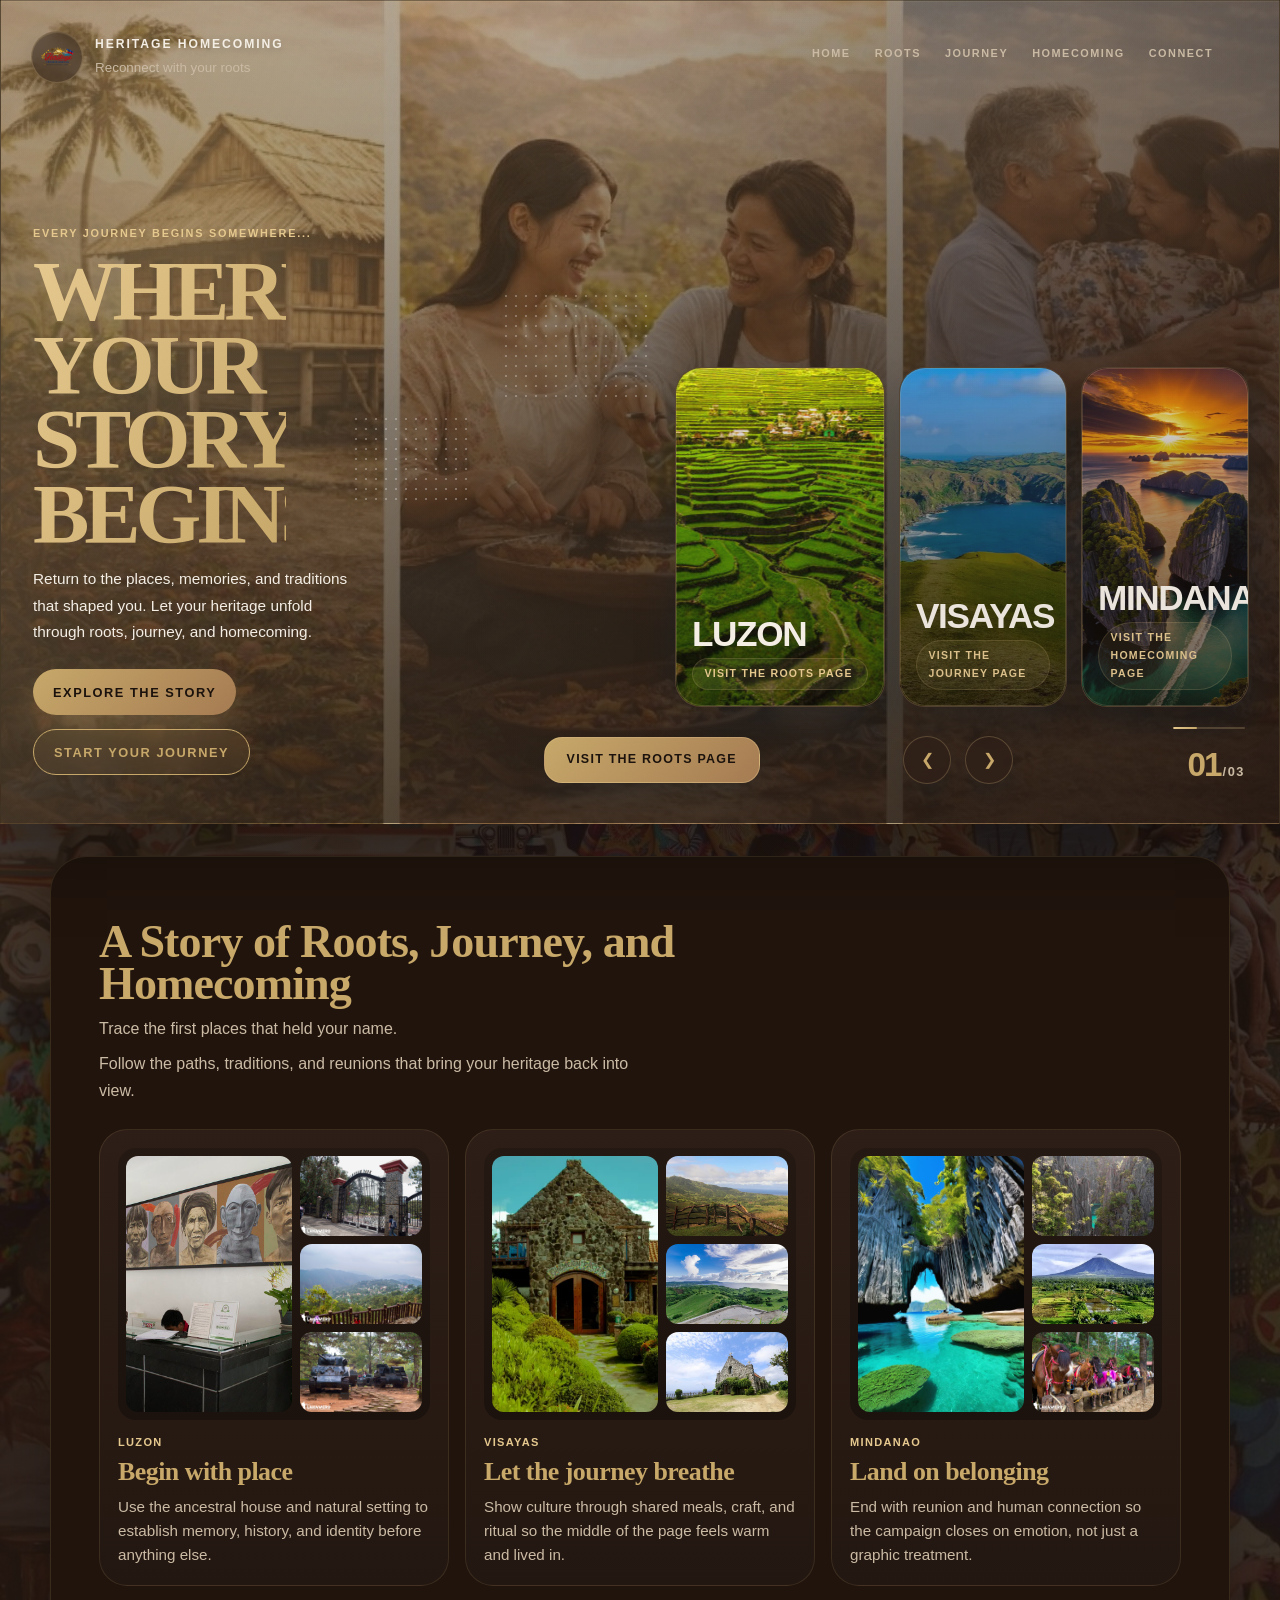
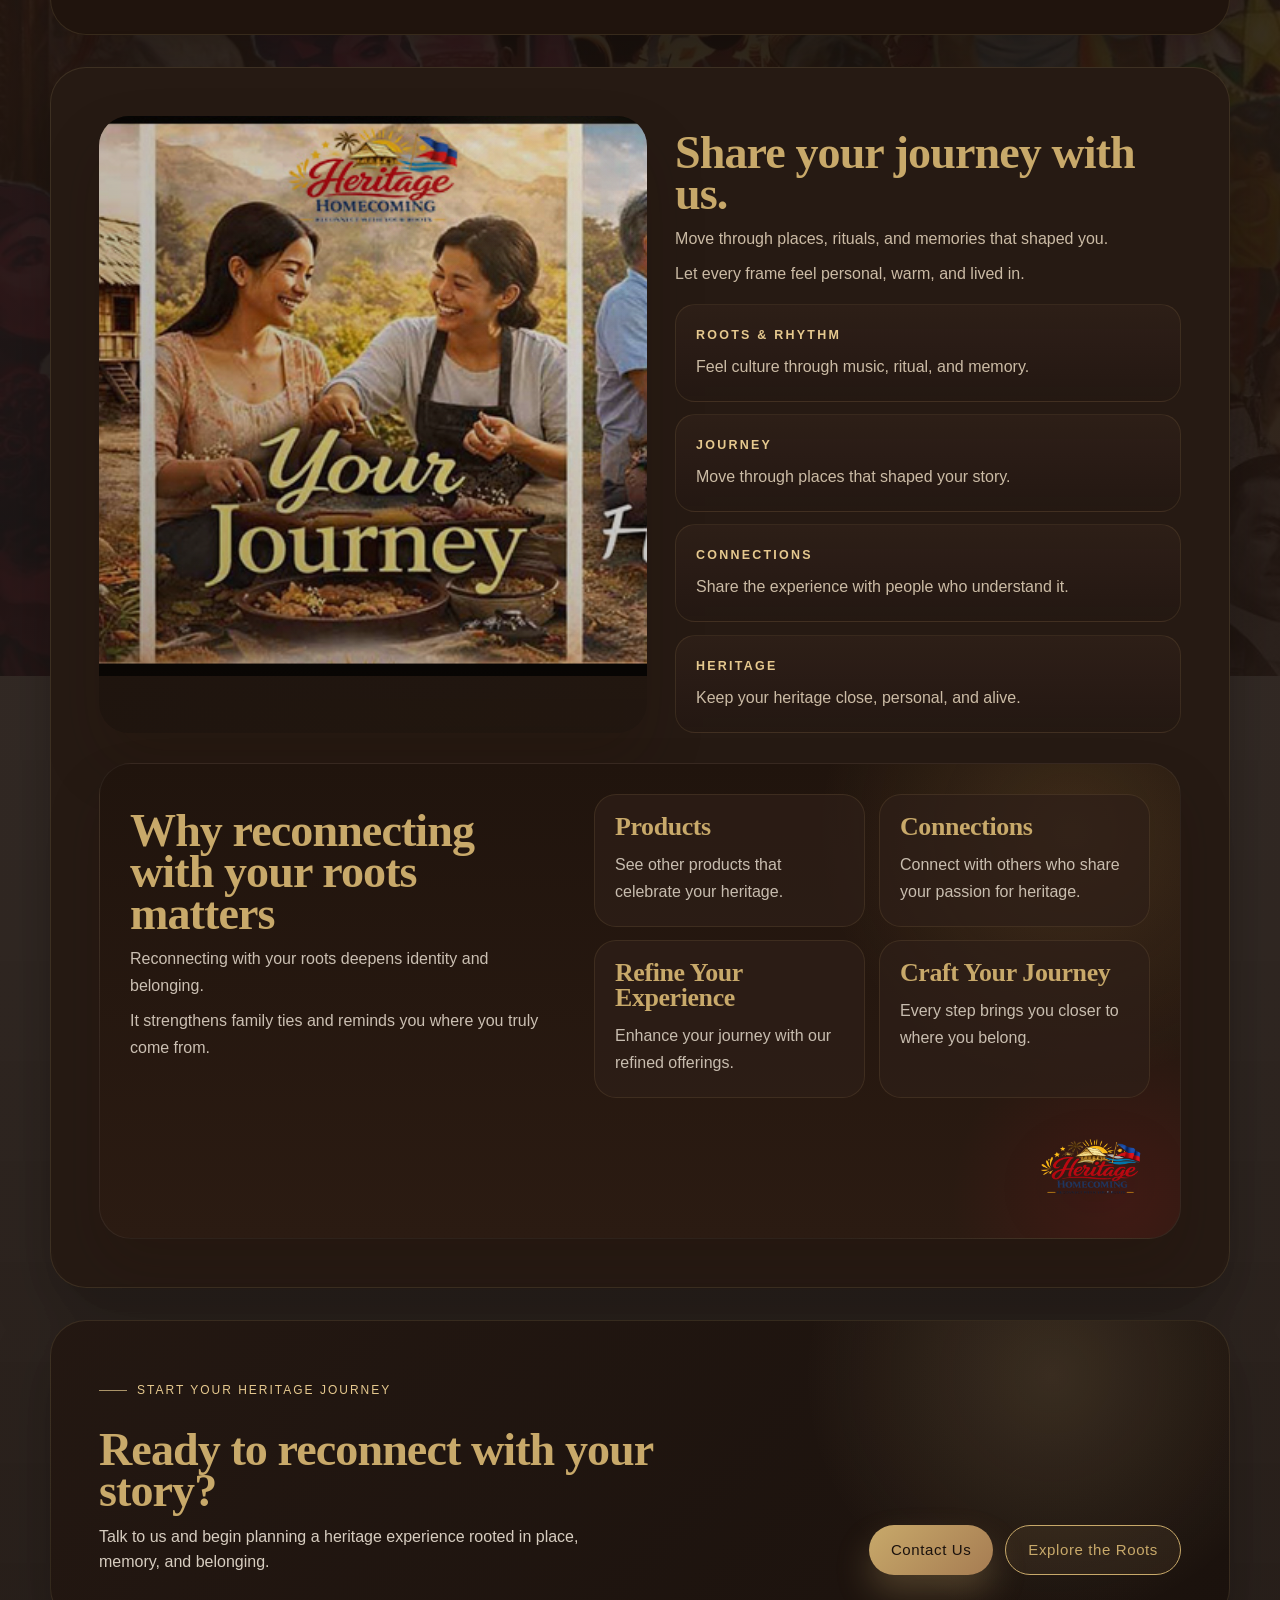
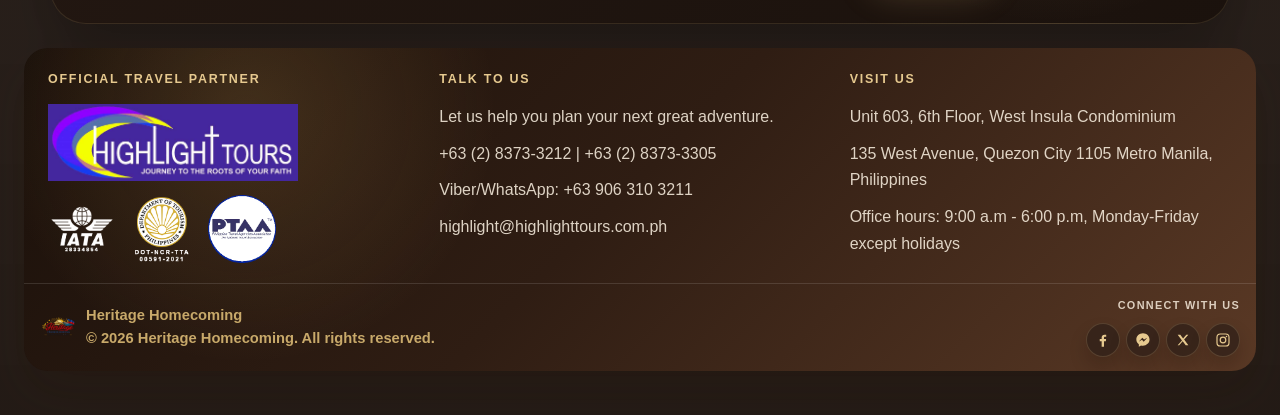
==== commit 2fb6db24: "Security hardening: add .gitignore, sanitize URL navigation, add security meta tags - Add .gitignore" ====
--- a/index.html
+++ b/index.html
@@ -5,6 +5,9 @@
     <meta name="viewport" content="width=device-width, initial-scale=1.0">
     <meta name="description" content="Heritage Homecoming is a cinematic landing page concept built around roots, journey, and homecoming.">
     <meta name="theme-color" content="#20140d">
+    <meta http-equiv="Content-Security-Policy" content="default-src 'self'; script-src 'self'; style-src 'self' https://fonts.googleapis.com 'unsafe-inline'; font-src https://fonts.gstatic.com; img-src 'self' data:; media-src 'self'; frame-ancestors 'none';">
+    <meta http-equiv="X-Content-Type-Options" content="nosniff">
+    <meta name="referrer" content="strict-origin-when-cross-origin">
     <meta property="og:title" content="Heritage Homecoming">
     <meta property="og:description" content="Reconnect with your roots through story and journey.">
     <meta property="og:image" content="./images/preview.jpg">
